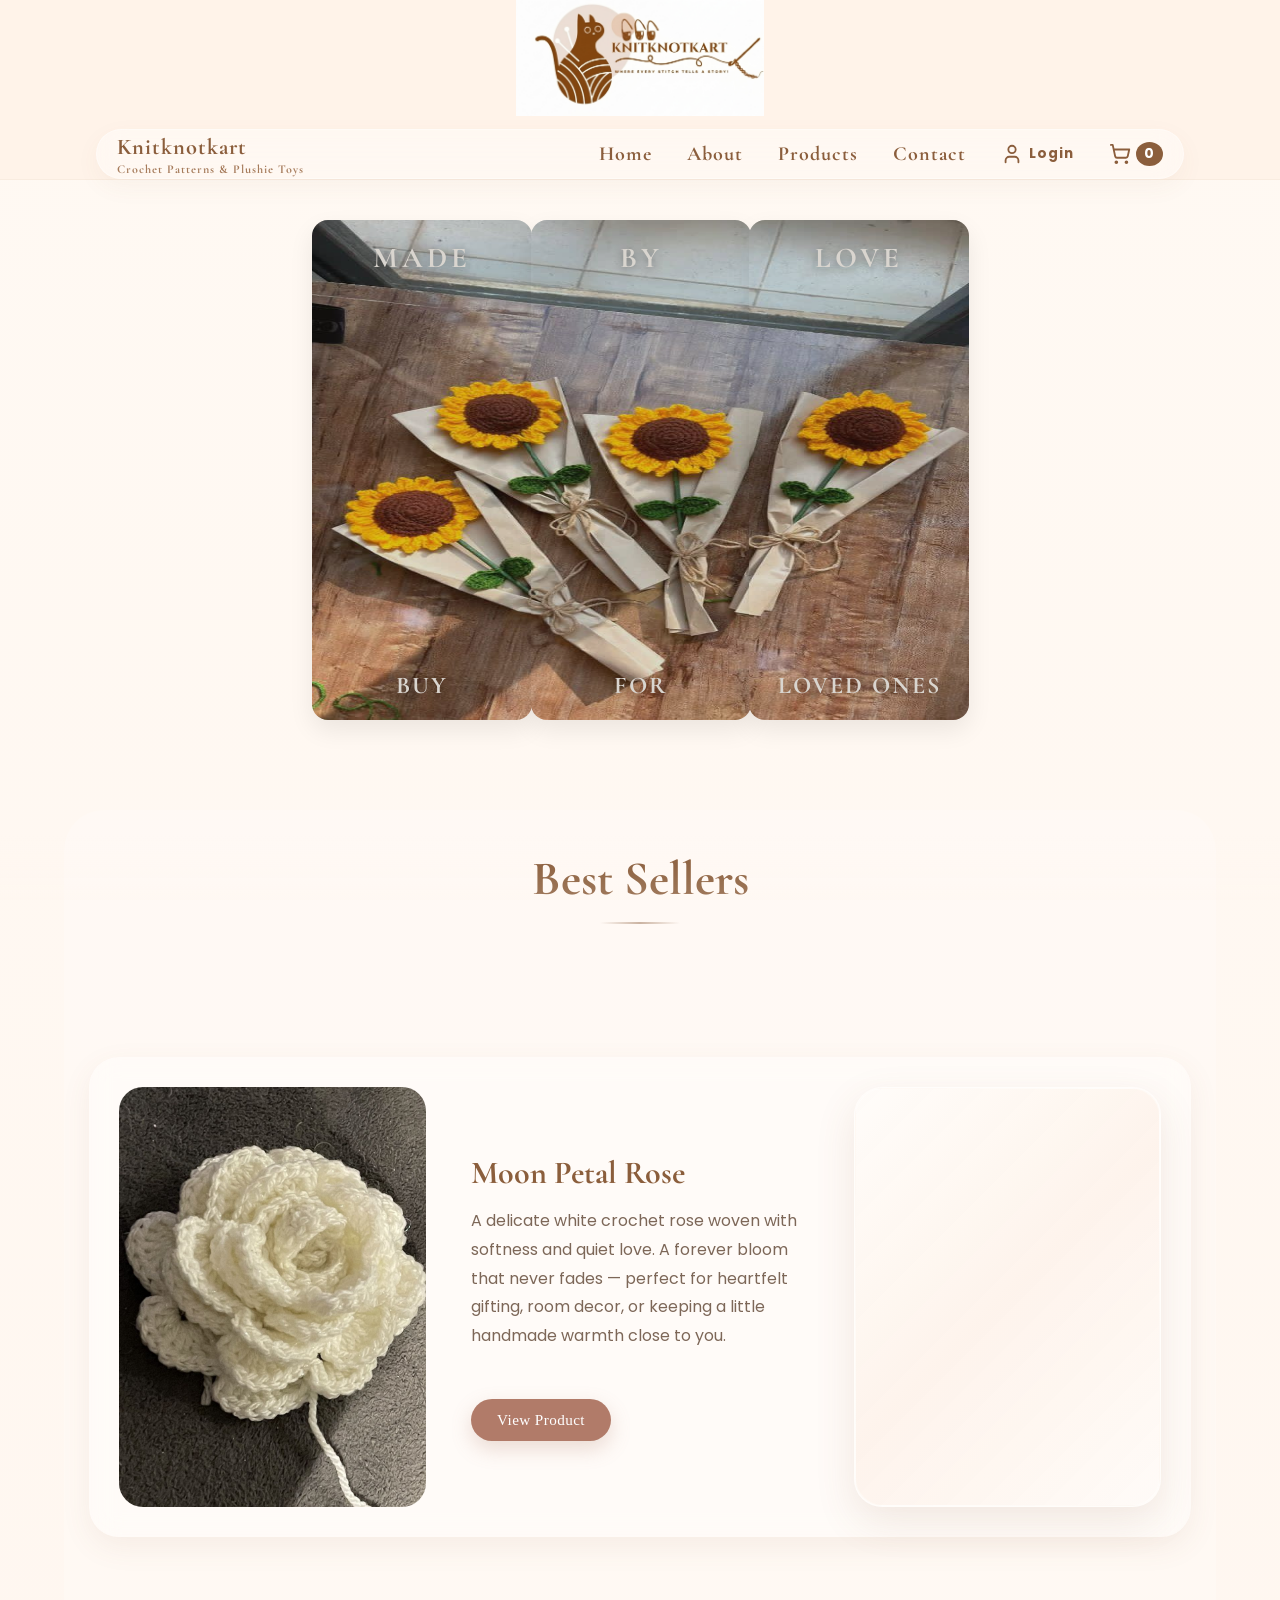
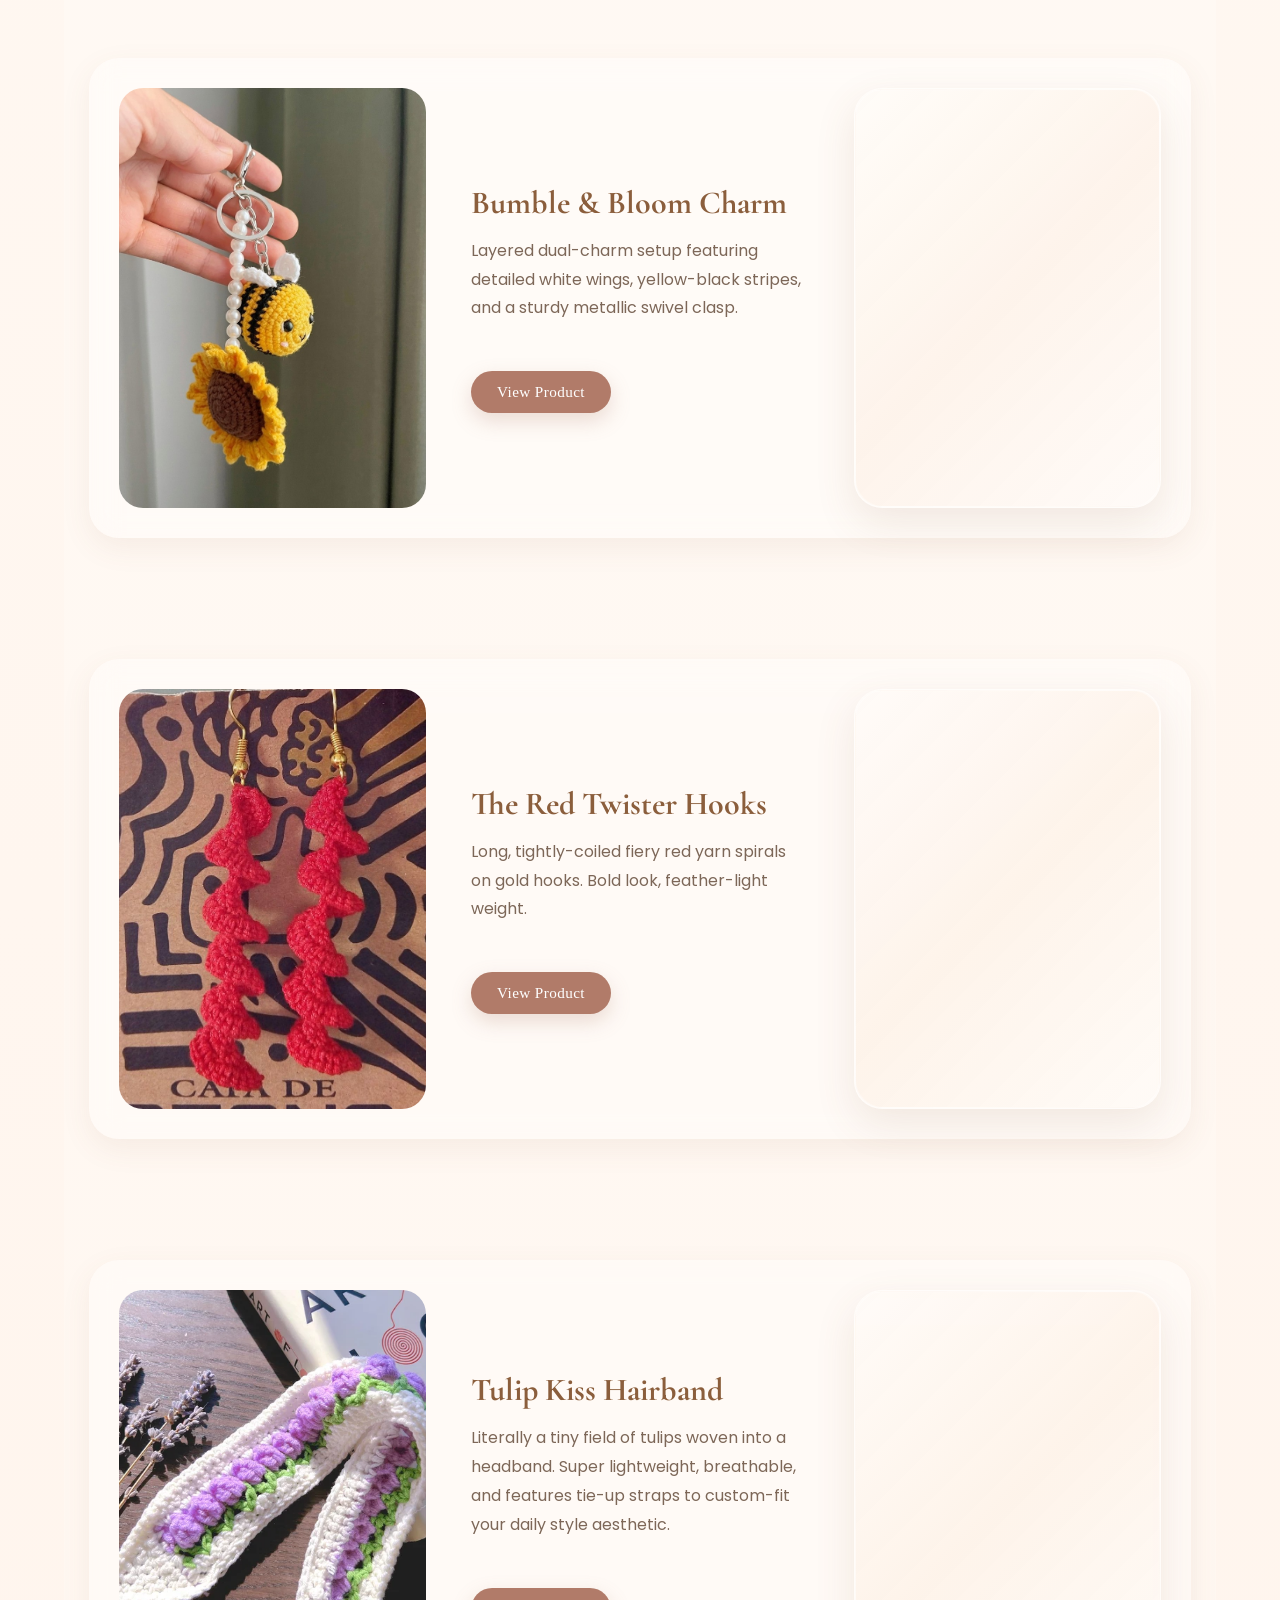
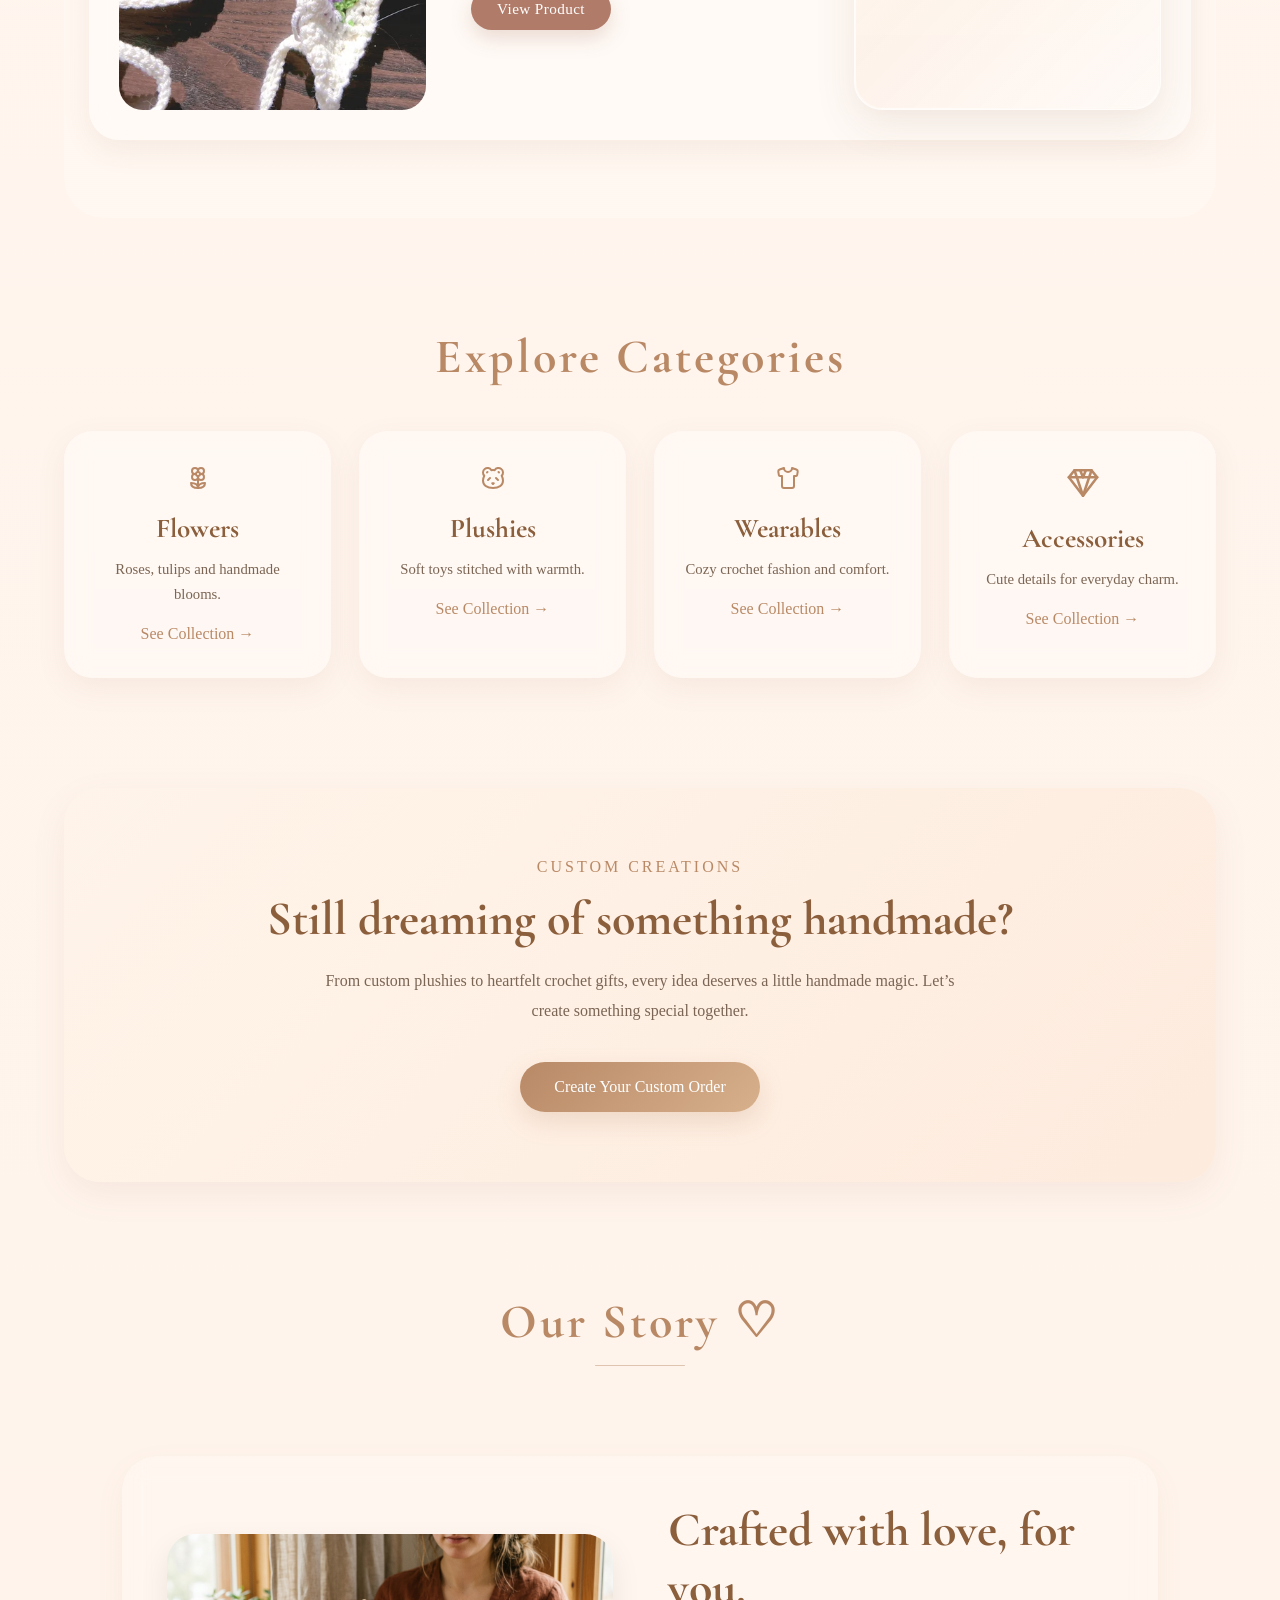
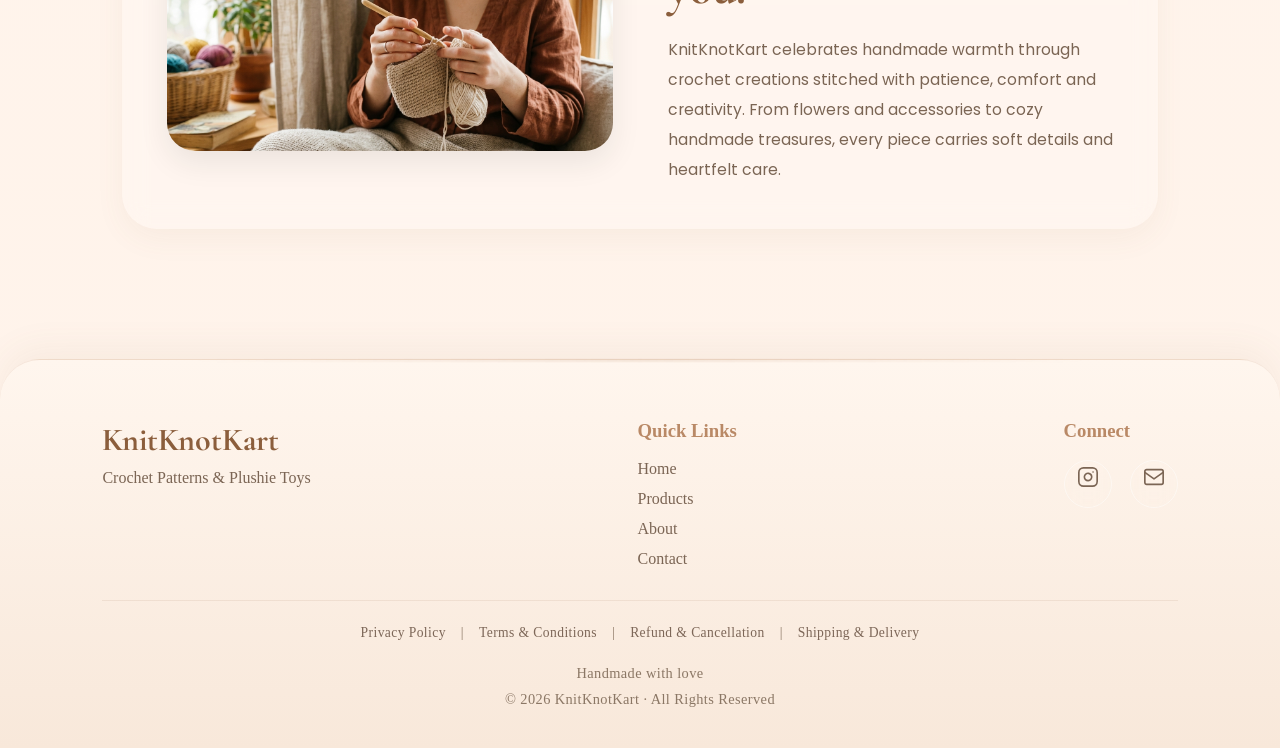
==== index.html @ a07de657 "Add files via upload" ====
<!DOCTYPE html>
<html lang="en">

<head>
    <meta charset="UTF-8">
    <meta name="viewport" content="width=device-width, initial-scale=1.0">
    <title>Knit knot kart | Crochet Patterns | Plushie Toys</title>
    <link rel="icon" href="fav_icon.png">
    <link rel="stylesheet" href="style.css">
    <link rel="preconnect" href="https://fonts.googleapis.com">
    <link rel="preconnect" href="https://fonts.gstatic.com" crossorigin>

    <link
        href="https://fonts.googleapis.com/css2?family=Cormorant+Garamond:wght@500;600;700&family=Poppins:wght@300;400;500;600&display=swap"
        rel="stylesheet">

</head>

<body>
    <nav>
        <div class="banner"> <img src="nav.png">

            <div class="brand">
                
                <div class="text">
                    <h2>Knitknotkart</h2>
                    <p>Crochet Patterns & Plushie Toys</p>
                </div>

                
                <div class="nav-right-content">

                  
                    <div class="nav-links">
                        <a href="index.html">Home</a>
                        <a href="About.html">About</a>
                        <a href="products.html">Products</a>
                        <a href="contact.html">Contact</a>
                    </div>

                   
                    <a href="#" id="authLink" class="auth-link" onclick="openLoginModal()"
                        style="text-decoration: none;">
                        <div class="auth-nav-container">
                            <svg xmlns="http://www.w3.org/2000/svg" width="22" height="22" viewBox="0 0 24 24"
                                fill="none" stroke="currentColor" stroke-width="2" stroke-linecap="round"
                                stroke-linejoin="round" class="lucide lucide-user">
                                <path d="M19 21v-2a4 4 0 0 0-4-4H9a4 4 0 0 0-4 4v2" />
                                <circle cx="12" cy="7" r="4" />
                            </svg>
                            <span id="authText" class="auth-text">Login</span>
                        </div>
                    </a>

                    
                    <a href="cart.html" class="cart-link" style="text-decoration: none;">
                        <div class="cart-nav-container">
                            <svg xmlns="http://www.w3.org/2000/svg" width="22" height="22" viewBox="0 0 24 24"
                                fill="none" stroke="currentColor" stroke-width="2" stroke-linecap="round"
                                stroke-linejoin="round" class="lucide lucide-shopping-cart">
                                <circle cx="8" cy="21" r="1" />
                                <circle cx="19" cy="21" r="1" />
                                <path
                                    d="M2.05 2.05h2l2.66 12.42a2 2 0 0 0 2 1.58h9.78a2 2 0 0 0 1.95-1.57l1.65-7.43H5.12" />
                            </svg>
                            <span class="cart-count">0</span>
                        </div>
                    </a>

                    
                    <div class="menu-icon">
                        <svg xmlns="http://www.w3.org/2000/svg" width="24" height="24" viewBox="0 0 24 24" fill="none"
                            stroke="currentColor" stroke-width="2" stroke-linecap="round" stroke-linejoin="round"
                            class="lucide lucide-menu-icon lucide-menu">
                            <path d="M4 5h16" />
                            <path d="M4 12h16" />
                            <path d="M4 19h16" />
                        </svg>
                    </div>

                </div>

               
                <div class="mobile-menu">
                    <a href="index.html">Home</a>
                    <a href="About.html">About</a>
                    <a href="products.html">Products</a>
                    <a href="contact.html">Contact</a>
                </div>
            </div>
        </div>
    </nav>

    <div id="authModal" class="modal-overlay">
        <div class="modal-container">
            <button class="close-modal-btn" onclick="closeLoginModal()">&times;</button>

            <div class="modal-header">
                <h2 id="modalTitle">Welcome Back</h2>
                <p id="modalSubtitle">Login on Knitknotkart</p>
            </div>

            <form id="authForm" onsubmit="handleAuthSubmit(event)">
                <div class="input-group" id="nameInputGroup" style="display: none;">
                    <label for="authName">Full Name</label>
                    <input type="text" id="authName" placeholder="Enter your full name">
                </div>

                <div class="input-group">
                    <label for="authEmail">Email Address</label>
                    <input type="email" id="authEmail" required placeholder="example@gmail.com">
                </div>

                <div class="input-group">
                    <label for="authPassword">Password</label>
                    <input type="password" id="authPassword" required placeholder="••••••••">
                </div>

                <button type="submit" id="authSubmitBtn" class="auth-submit-btn">Login</button>
            </form>

            <div class="modal-footer">
                <p id="toggleAuthText">No account? <a href="#" onclick="toggleAuthMode(event)">Sign Up</a>
                </p>
            </div>
        </div>
    </div>


    <section class="hero">
        <div class="cards-container">

            <div class="card">
                <div class="card-inner">

                    <div class="card-front">
                        <div class="card-img img1"></div>
                        <div class="top-text">MADE</div>
                        <div class="bottom-text">BUY</div>
                    </div>
                    <div class="card-back">
                        KNIT
                    </div>
                </div>
            </div>

            <div class="card">
                <div class="card-inner">
                    <div class="card-front">
                        <div class="card-img img2"></div>
                        <div class="top-text">BY</div>
                        <div class="bottom-text">FOR</div>
                    </div>
                    <div class="card-back">
                        KNOT
                    </div>
                </div>

            </div>
            <div class="card">
                <div class="card-inner">
                    <div class="card-front">
                        <div class="card-img img3"></div>
                        <div class="top-text">LOVE</div>
                        <div class="bottom-text">LOVED ONES</div>
                    </div>
                    <div class="card-back">
                        KART
                    </div>

                </div>
            </div>
        </div>
    </section>


    <section class="best-sellers">

        <h2 class="section-title">
            Best Sellers
        </h2>

        <div class="bestseller-card">

            <!-- IMAGE -->
            <div class="product-image">
                <img src="rose.jpg">

            </div>


            <!-- DESCRIPTION -->
            <div class="product-details">
                <h3>Moon Petal Rose</h3>

                <p>
                    A delicate white crochet rose woven with softness and quiet love.
                    A forever bloom that never fades — perfect for heartfelt gifting,
                    room decor, or keeping a little handmade warmth close to you.
                </p>

                <div class="product-buttons">

                    <a href="products.html?product=moon-petal-rose" class="view-home-btn">

                        View Product

                    </a>

                </div>

            </div>


            <!-- REEL -->
            <div class="product-video">

                <video autoplay muted loop playsinline preload="none">

                    <source data-src="reel1.mp4" type="video/mp4">

                </video>
             
            </div>

        </div>



        <div class="bestseller-card">

            <!-- IMAGE -->
            <div class="product-image">
                <img src="keychain.jpg">
            </div>

            <!-- DESCRIPTION -->
            <div class="product-details">

                <h3>Bumble & Bloom Charm</h3>

                <p>
                    Layered dual-charm setup featuring detailed white wings, yellow-black stripes, and a sturdy metallic
                    swivel clasp.
                </p>

                <div class="product-buttons">

                    <a href="products.html?product=bumble" class="view-home-btn">

                        View Product

                    </a>


                </div>

            </div>

            <!-- REEL -->
            <div class="product-video">

                <video autoplay muted loop playsinline preload="none">

                    <source data-src="keychain.mp4" type="video/mp4">

                </video>


            </div>

        </div>

        <div class="bestseller-card">

            <!-- IMAGE -->
            <div class="product-image">
                <img src="earrings.jpg">
            </div>

            <!-- DESCRIPTION -->
            <div class="product-details">

                <h3>The Red Twister Hooks</h3>

                <p>
                    Long, tightly-coiled fiery red yarn spirals on gold hooks. Bold look, feather-light weight.
                </p>

                <div class="product-buttons">

                    <a href="products.html?product=red_twister" class="view-home-btn">

                        View Product

                    </a>


                </div>

            </div>

            <!-- REEL -->
            <div class="product-video">

                <video autoplay muted loop playsinline preload="none">

                    <source data-src="earrings.mp4" type="video/mp4">

                </video>

            </div>

        </div>
        <div class="bestseller-card">

            <!-- IMAGE -->
            <div class="product-image">
                <img src="hairband.webp">
            </div>

            <!-- DESCRIPTION -->
            <div class="product-details">

                <h3>Tulip Kiss Hairband </h3>

                <p>
                    Literally a tiny field of tulips woven into a headband. Super lightweight, breathable, and features
                    tie-up straps to custom-fit your daily style aesthetic.
                </p>

                <div class="product-buttons">

                    <a href="products.html?product=kiss" class="view-home-btn">

                        View Product

                    </a>


                </div>

            </div>

            <!-- REEL -->
            <div class="product-video">

                <video autoplay muted loop playsinline preload="none">

                    <source data-src="hairband.mp4" type="video/mp4">

                </video>



            </div>

        </div>

    </section>


    <div class="video-popup">

        <span class="close-video">
            ✕
        </span>

        <video loop playsinline preload="metadata" class="popup-video">
        </video>
        <div class="popup-sound">
            🔇
        </div>
    </div>


    <section class="categories-section">

        <h2 class="categories-heading">
            Explore Categories
        </h2>

        <div class="categories-grid">

            <!-- FLOWERS -->
            <a href="products.html?category=Flowers" class="category-card">

                <div class="category-icon">
                    <svg xmlns="http://www.w3.org/2000/svg" width="24" height="24" viewBox="0 0 24 24" fill="none"
                        stroke="currentColor" stroke-width="2" stroke-linecap="round" stroke-linejoin="round"
                        class="lucide lucide-flower2-icon lucide-flower-2">
                        <path
                            d="M12 5a3 3 0 1 1 3 3m-3-3a3 3 0 1 0-3 3m3-3v1M9 8a3 3 0 1 0 3 3M9 8h1m5 0a3 3 0 1 1-3 3m3-3h-1m-2 3v-1" />
                        <circle cx="12" cy="8" r="2" />
                        <path d="M12 10v12" />
                        <path d="M12 22c4.2 0 7-1.667 7-5-4.2 0-7 1.667-7 5Z" />
                        <path d="M12 22c-4.2 0-7-1.667-7-5 4.2 0 7 1.667 7 5Z" />
                    </svg>
                </div>

                <h3>
                    Flowers
                </h3>

                <p>
                    Roses, tulips and handmade blooms.
                </p>

                <span>
                    See Collection →
                </span>

            </a>

            <!-- PLUSHIES -->
            <a href="products.html?category=Plushies" class="category-card">

                <div class="category-icon">
                    <svg xmlns="http://www.w3.org/2000/svg" width="24" height="24" viewBox="0 0 24 24" fill="none"
                        stroke="currentColor" stroke-width="2" stroke-linecap="round" stroke-linejoin="round"
                        class="lucide lucide-panda-icon lucide-panda">
                        <path d="M11.25 17.25h1.5L12 18z" />
                        <path d="m15 12 2 2" />
                        <path d="M18 6.5a.5.5 0 0 0-.5-.5" />
                        <path
                            d="M20.69 9.67a4.5 4.5 0 1 0-7.04-5.5 8.35 8.35 0 0 0-3.3 0 4.5 4.5 0 1 0-7.04 5.5C2.49 11.2 2 12.88 2 14.5 2 19.47 6.48 22 12 22s10-2.53 10-7.5c0-1.62-.48-3.3-1.3-4.83" />
                        <path d="M6 6.5a.495.495 0 0 1 .5-.5" />
                        <path d="m9 12-2 2" />
                    </svg>
                </div>

                <h3>
                    Plushies
                </h3>

                <p>
                    Soft toys stitched with warmth.
                </p>

                <span>
                    See Collection →
                </span>

            </a>

            <!-- WEARABLES -->
            <a href="products.html?category=Wearables" class="category-card">

                <div class="category-icon">
                    <svg xmlns="http://www.w3.org/2000/svg" width="24" height="24" viewBox="0 0 24 24" fill="none"
                        stroke="currentColor" stroke-width="2" stroke-linecap="round" stroke-linejoin="round"
                        class="lucide lucide-shirt-icon lucide-shirt">
                        <path
                            d="M20.38 3.46 16 2a4 4 0 0 1-8 0L3.62 3.46a2 2 0 0 0-1.34 2.23l.58 3.47a1 1 0 0 0 .99.84H6v10c0 1.1.9 2 2 2h8a2 2 0 0 0 2-2V10h2.15a1 1 0 0 0 .99-.84l.58-3.47a2 2 0 0 0-1.34-2.23z" />
                    </svg>
                </div>

                <h3>
                    Wearables
                </h3>

                <p>
                    Cozy crochet fashion and comfort.
                </p>

                <span>
                    See Collection →
                </span>

            </a>

            <!-- ACCESSORIES -->
            <a href="products.html?category=Accessories" class="category-card">

                <div class="category-icon">
                    <svg xmlns="http://www.w3.org/2000/svg" width="34" height="34" viewBox="0 0 24 24" fill="none"
                        stroke="currentColor" stroke-width="1.8" stroke-linecap="round" stroke-linejoin="round">

                        <path d="M6 3h12l4 5-10 13L2 8l4-5z" />
                        <path d="M2 8h20" />
                        <path d="M10 3l2 5 2-5" />
                        <path d="M6 3l6 18 6-18" />

                    </svg>
                </div>

                <h3>
                    Accessories
                </h3>

                <p>
                    Cute details for everyday charm.
                </p>

                <span>
                    See Collection →
                </span>

            </a>

        </div>

    </section>

    <section class="instagram-cta">

        <h3 class="cta-label">
            Custom Creations
        </h3>

        <h2>
            Still dreaming of
            something handmade?
        </h2>

        <p>
            From custom plushies to heartfelt crochet gifts,
            every idea deserves a little handmade magic.
            Let’s create something special together.
        </p>

        <a href="https://ig.me/m/knitknotkart" class="custom-btn-main">

            Create Your Custom Order
        </a>

    </section>
    <section class="brand-story-section">

        <h2 class="story-heading">
            Our Story ♡
        </h2>

        <section class="brand-story">

            <div class="story-image">
                <img src="about.png">
            </div>

            <div class="story-text">

                <h2>
                    Crafted with love,
                    for you.
                </h2>

                <p>
                    KnitKnotKart celebrates handmade warmth through crochet creations
                    stitched with patience, comfort and creativity.
                    From flowers and accessories to cozy handmade treasures,
                    every piece carries soft details and heartfelt care.
                </p>

            </div>

        </section>

    </section>

    <footer class="footer">
        <div class="footer-content">
            <div class="footer-brand">
                <h2>KnitKnotKart</h2>
                <p>Crochet Patterns & Plushie Toys</p>
            </div>

            <div class="footer-links">
                <h3>Quick Links</h3>
                <a href="index.html">Home</a>
                <a href="products.html">Products</a>
                <a href="About.html">About</a>
                <a href="contact.html">Contact</a>
            </div>

            <div class="footer-connect">
                <h3>Connect</h3>
                <div class="social-icons">
                    <a href="https://www.instagram.com/knitknotkart/" class="social-icon">
                        <svg xmlns="http://www.w3.org/2000/svg" width="24" height="24" viewBox="0 0 24 24" fill="none"
                            stroke="currentColor" stroke-width="1.8" stroke-linecap="round" stroke-linejoin="round">
                            <rect x="2" y="2" width="20" height="20" rx="5" />
                            <path d="M16 11.37A4 4 0 1 1 12.63 8 4 4 0 0 1 16 11.37z" />
                            <line x1="17.5" y1="6.5" x2="17.51" y2="6.5" />
                        </svg>
                    </a>

                    <a href="mailto:knitknotkart@gmail.com?subject=KnitKnotKart%20Inquiry" target="_blank" class="social-icon">
                        <svg xmlns="http://www.w3.org/2000/svg" width="24" height="24" viewBox="0 0 24 24" fill="none"
                            stroke="currentColor" stroke-width="1.8" stroke-linecap="round" stroke-linejoin="round">
                            <rect x="2" y="4" width="20" height="16" rx="2" />
                            <path d="M22 7l-10 7L2 7" />
                        </svg>
                    </a>
                </div>
            </div>
        </div>

        <div class="footer-bottom" style="border-top: 1px solid rgba(139, 94, 60, 0.1); padding-top: 20px; margin-top: 20px;">
            <div class="legal-links" style="margin-bottom: 15px; display: flex; justify-content: center; gap: 15px; flex-wrap: wrap; font-size: 0.85rem;">
                <a href="privacy.html" style="color: #7d6758; text-decoration: none; transition: 0.3s;">Privacy Policy</a> | 
                <a href="terms.html" style="color: #7d6758; text-decoration: none; transition: 0.3s;">Terms & Conditions</a> | 
                <a href="refund.html" style="color: #7d6758; text-decoration: none; transition: 0.3s;">Refund & Cancellation</a> | 
                <a href="shipping.html" style="color: #7d6758; text-decoration: none; transition: 0.3s;">Shipping & Delivery</a>
            </div>
            Handmade with love
            <br>
            © 2026 KnitKnotKart · All Rights Reserved
        </div>
    </footer>
    
    <script src="script.js"></script>
    <script src="product.js"></script>
</body>

</html>
---- style.css ----
/* ====================================================
   🌟 GLOBAL STYLES & RESET
   ==================================================== */
* {
    margin: 0;
    padding: 0;
    box-sizing: border-box;
}

body {
    background: linear-gradient(180deg, #FFF9F3 0%, #FFF6EF 45%, #FFF3EA 100%);
    opacity: 0;
    position: relative;
    transition: opacity 1.2s ease;
    overflow-x: hidden; 
}

body::before,
body::after {
    content: "";
    position: fixed;
    left: 0;
    width: 100%;
    height: 65px;
    pointer-events: none;
    z-index: 9998;
}

body::before {
    top: 0;
    background: linear-gradient(to bottom, rgba(255, 248, 240, 0.18), rgba(255, 248, 240, 0.06), transparent);
}

body::after {
    bottom: 0;
    background: linear-gradient(to top, rgba(255, 248, 240, 0.18), rgba(255, 248, 240, 0.06), transparent);
}

body.loaded {
    opacity: 1;
}

.banner,
.hero {
    opacity: 0;
    transform: translateY(25px);
    transition: opacity 1.2s ease, transform 1.2s ease;
}

body.loaded .banner,
body.loaded .hero {
    opacity: 1;
    transform: translateY(0);
}

.section-title::after {
    content: "";
    display: block;
    width: 80px;
    height: 2px;
    margin: 14px auto 0;
    border-radius: 20px;
    background: linear-gradient(to right, transparent, rgba(139, 94, 60, 0.45), transparent);
}

/* ====================================================
   🔒 BANNER & NAVIGATION (TERA ORIGINAL LAYOUT)
   ==================================================== */
nav {
    width: 100%;
    display: flex;
    flex-direction: column;
    position: sticky;
    top: 0;
    z-index: 9999;
}

.banner {
    width: 100%;
    height: 180px;
    background-color: rgb(255, 243, 233);
    display: flex;
    flex-direction: column;
    justify-content: center;
    align-items: center;
    border-bottom: 1px solid rgba(139, 94, 60, 0.05);
}

.banner img {
    width: 100%;
    height: 65%;
    object-fit: contain;
    margin-bottom: 1%;
}

.brand {
    padding: 0 20px;
    display: flex;
    justify-content: space-between;
    align-items: center;
    margin: 0 auto;
    height: 60px;
    width: 85%;
    background: rgba(255, 255, 255, 0.42);
    backdrop-filter: blur(14px);
    -webkit-backdrop-filter: blur(14px);
    border: 1px solid rgba(255, 255, 255, 0.35);
    box-shadow: 0 8px 25px rgba(139, 94, 60, 0.05);
    border-radius: 50px;
    font-size: 20px;
    font-family: 'Cormorant Garamond', serif;
    font-weight: 700;
    letter-spacing: 1px;
    color: #8B5E3C;
}

.text h2 {
    font-size: 1.4rem;
}

.text p {
    font-size: 0.75rem;
    color: #a67b5b;
    margin-top: 2px;
}

@media screen and (max-width:768px) {
    .text h2 { font-size: 1rem; }
    .text p { font-size: 0.50rem; }
    .banner { height: 140px; }
}

.nav-links {
    display: flex;
    gap: 35px;
}

.nav-links a {
    text-decoration: none;
    color: #8B5E3C;
}

.menu-icon {
    display: none;
    font-size: 2rem;
    cursor: pointer;
    transition: 0.3s ease;
}

.menu-icon svg { transition: 0.3s ease; }
.menu-icon.active svg { transform: rotate(180deg); }

.nav-right-content {
    display: flex;
    align-items: center;
    gap: 35px;
}

.auth-nav-container,
.cart-nav-container {
    display: flex;
    align-items: center;
    color: #8B5E3C;
    cursor: pointer;
}

.auth-text {
    margin-left: 6px;
    font-weight: bold;
    font-size: 0.85rem;
    font-family: 'Poppins', sans-serif;
}

.cart-count {
    margin-left: 5px;
    font-weight: bold;
    background: #8b5e3c;
    color: white;
    padding: 2px 8px;
    border-radius: 50%;
    font-size: 0.85rem;
    font-family: 'Poppins', sans-serif;
}

@media(max-width:1160px) {
    .nav-links { display: none; }
    .nav-right-content { gap: 14px; }
    .auth-text { display: none; }
    .menu-icon { display: block; }
}

.mobile-menu {
    top: 100%;
    left: 50%;
    transform: translate(-50%, -20px);
    width: 85%;
    background: rgba(255, 248, 244, 0.95);
    backdrop-filter: blur(10px);
    -webkit-backdrop-filter: blur(10px);
    border: 1px solid rgba(212, 170, 142, 0.25);
    box-shadow: 0 8px 25px rgba(160, 120, 100, 0.12);
    border-radius: 25px;
    padding: 20px;
    display: flex;
    flex-direction: column;
    gap: 20px;
    opacity: 0;
    visibility: hidden;
    transition: 0.4s ease;
    z-index: 10000;
    position: absolute;
}

.mobile-menu.active {
    opacity: 1;
    visibility: visible;
    transform: translate(-50%, 0);
}

.mobile-menu a {
    text-decoration: none;
    color: #7b5e57;
    background: none;
    border: none;
    border-radius: 15px;
    transition: 0.3s ease;
    -webkit-tap-highlight-color: transparent;
}

.mobile-menu a:hover,
.nav-links a:hover { color: rgb(244, 193, 149); }
.mobile-menu a:focus,
.mobile-menu a:active { background: none; outline: none; }

/* ====================================================
   Hero Section & Flip Cards Styles
   ==================================================== */
.hero {
    margin-top: 40px;
    align-items: center;
    display: flex;
    justify-content: center;
    position: relative;
    z-index: 1;
    transition-delay: 0.35s;
}

.cards-container {
    display: flex;
    justify-content: center;
    align-items: center;
    width: 90%;
    gap: 0;
    font-size: 0;
}

.card {
    width: clamp(90px, 24vw, 220px);
    cursor: pointer;
    transition: transform 0.35s ease, box-shadow 0.35s ease;
    height: clamp(250px, 52vw, 500px);
    perspective: 1200px;
    border-radius: 16px;
    position: relative;
    overflow: hidden;
    margin-right: -1.3px;
    box-shadow: 0 10px 25px rgba(0, 0, 0, 0.08);
}

.card-img {
    width: 100%;
    height: 100%;
    background-image: url(hero.webp);
    transition: transform 0.5s ease;
    background-size: 300% 100%;
    background-repeat: no-repeat;
}

.cards-container.touch-active .card {
    transform: scale(1.03);
    transition: 0.35s ease;
}

.img1 { background-position: 0% 0%; }
.img2 { background-position: 50% 0%; }
.img3 { background-position: 100% 0%; }

.top-text,
.bottom-text {
    position: absolute;
    left: 50%;
    transform: translateX(-50%);
    z-index: 5;
    font-family: 'Cormorant Garamond', serif;
    font-weight: 800;
    text-transform: uppercase;
    white-space: nowrap;
    color: #FAF7F2;
    text-shadow: 0 2px 10px rgba(0, 0, 0, 0.42);
    padding: 0;
    background: none;
    border: none;
}

.top-text {
    top: 20px;
    font-size: clamp(1rem, 3vw, 1.8rem);
    letter-spacing: 4px;
}

.bottom-text {
    bottom: 20px;
    font-size: clamp(0.60rem, 2vw, 1.5rem);
    letter-spacing: 2px;
}

.card::before {
    content: "";
    position: absolute;
    inset: 0;
    background: rgba(70, 55, 45, 0.18);
    z-index: 2;
}

.card-back {
    position: absolute;
    inset: 0;
    display: flex;
    justify-content: center;
    align-items: center;
    background: linear-gradient(135deg, #FDF3EA, #F8E7D9);
    color: #8B5E3C;
    box-shadow: inset 0 0 20px rgba(255, 255, 255, 0.35), 0 6px 20px rgba(139, 94, 60, 0.08);
    font-family: 'Cormorant Garamond', serif;
    font-size: clamp(1.2rem, 3vw, 2rem);
    font-weight: 700;
    letter-spacing: 4px;
    text-transform: uppercase;
    text-shadow: 0 2px 5px rgba(255, 255, 255, 0.5);
    border-radius: inherit;
}

.card-inner {
    width: 100%;
    height: 100%;
    position: relative;
    transition: 0.8s cubic-bezier(.22, .61, .36, 1);
    transform-style: preserve-3d;
    will-change: transform;
}

.card-front,
.card-back {
    position: absolute;
    inset: 0;
    backface-visibility: hidden;
    border-radius: inherit;
    overflow: hidden;
}

.card-back { transform: rotateY(0deg); z-index: 2; }
.card-front { transform: rotateY(180deg); }
.card.flip .card-inner { transform: rotateY(180deg); }


/* ====================================================
   🌟 EXCLUSIVE BEST SELLERS SECTION (ZERO !IMPORTANT)
   ==================================================== */
.best-sellers {
    width: 90%;
    margin: 90px auto;
    background: rgba(255, 255, 255, 0.18);
    border-radius: 40px;
    padding: 40px 0;
    display: flex;
    flex-direction: column;
    gap: 45px;
}

.section-title {
    text-align: center;
    font-family: 'Cormorant Garamond', serif;
    color: #8B5E3C;
    font-size: clamp(2rem, 4vw, 3rem);
    margin-bottom: 50px;
}


.best-sellers .bestseller-card {
    display: grid;
    grid-template-columns: 1fr 1.1fr 1fr;
    gap: 45px;
    margin: 38px 25px;
    align-items: center;
    background: rgba(255, 255, 255, 0.35);
    backdrop-filter: blur(14px);
    border-radius: 30px;
    padding: 30px;
    box-shadow: 0 10px 30px rgba(139, 94, 60, 0.08);
}

.view-home-btn {
    display: inline-block;
    margin-top: 18px;
    padding: 12px 26px;
    background: #b17b69;
    color: white;
    text-decoration: none;
    border-radius: 30px;
    font-size: .95rem;
    font-weight: 500;
    letter-spacing: .4px;
    transition: .35s ease;
    box-shadow: 0 8px 20px rgba(177, 123, 105, .25);
}

.view-home-btn:hover {
    background: #9f6b5a;
    transform: translateY(-3px);
    box-shadow: 0 14px 28px rgba(177, 123, 105, .35);
}

.best-sellers .bestseller-card .product-image {
    width: 100%;
    height: 420px;
    overflow: hidden;
    border-radius: 24px;
}

.best-sellers .bestseller-card .product-image img {
    width: 100%;
    height: 100%;
    object-fit: cover; 
    display: block;
    transition: transform 0.55s ease;
}

.best-sellers .bestseller-card:hover .product-image img {
    transform: scale(1.04);
}

.best-sellers .bestseller-card .product-details h3 {
    font-family: 'Cormorant Garamond', serif;
    color: #8B5E3C;
    font-size: 2rem;
    margin-bottom: 15px;
}

.best-sellers .bestseller-card .product-details p {
    font-family: 'Poppins', sans-serif;
    color: #7d6758;
    line-height: 1.8;
    margin-bottom: 30px;
}

.best-sellers .bestseller-card .product-video {
    position: relative;
    border-radius: 28px;
    overflow: hidden;
    height: 420px;
    box-shadow: 0 15px 40px rgba(139, 94, 60, 0.12);
    border: 1px solid rgba(255, 255, 255, 0.35);
}

.best-sellers .bestseller-card .product-video video {
    width: 100%;
    height: 100%;
    object-fit: cover;
    display: block;
}

.best-sellers .bestseller-card .product-video::before {
    content: "";
    position: absolute;
    inset: 0;
    border-radius: inherit;
    border: 1.5px solid rgba(255, 255, 255, 0.35);
    background: linear-gradient(135deg, rgba(255, 255, 255, 0.15), rgba(244, 193, 149, 0.12), rgba(255, 255, 255, 0.08));
    pointer-events: none;
    z-index: 5;
}



.best-sellers .bestseller-card .product-video:hover .video-hint {
    opacity: 1;
}

.sound-toggle {
    position: absolute;
    bottom: 16px;
    right: 16px;
    width: 42px;
    height: 42px;
    border-radius: 50%;
    background: rgba(255, 255, 255, 0.25);
    backdrop-filter: blur(10px);
    display: flex;
    justify-content: center;
    align-items: center;
    cursor: pointer;
    font-size: 1rem;
    color: white;
    background-color: transparent;
    z-index: 20;
    transition: 0.3s ease;
}

/* ====================================================
   📱 RESPONSIVE BREAKPOINT OVERRIDE (768px and below)
   ==================================================== */
@media (max-width: 768px) {
    .best-sellers .bestseller-card {
        grid-template-columns: 1fr; 
        gap: 25px;
        margin: 25px 15px;
        padding: 20px;
    }
    
    .best-sellers .bestseller-card .product-image,
    .best-sellers .bestseller-card .product-video {
        width: 100%;
        height: auto;             
        aspect-ratio: 4/5;        
        max-height: 380px;        
        overflow: hidden;
        border-radius: 24px;
    }

    .best-sellers .bestseller-card .product-image img,
    .best-sellers .bestseller-card .product-video video {
        width: 100%;
        height: 100%;
    }
    
    .best-sellers .bestseller-card .product-details {
        text-align: center;
    }
    


    .sound-toggle {
        bottom: 12px;
        right: 12px;
        width: 38px;
        height: 38px;
    }
}

.video-popup {
    position: fixed;
    inset: 0;


    background: rgba(0, 0, 0, 0.95);

    display: flex;
    justify-content: center;
    align-items: center;
    opacity: 0;
    visibility: hidden;
    transition: 0.35s ease;
    z-index: 99999;
}

.video-popup.active {
    opacity: 1;
    visibility: visible;
}

.popup-video {
    width: min(90vw, 420px);
    max-height: 85vh;
    border-radius: 22px;
    background: black;

    /* 2. FORCE HARDWARE ACCELERATION (GPU RENDERING) */
    transform: translateZ(0);
    -webkit-transform: translateZ(0);
    will-change: transform;
}



.close-video {

    position: absolute;

    top: 10px;

    right: 20px;

    color: white;

    font-size: 2rem;

    cursor: pointer;

    background: none;
}

.popup-sound {

    position: absolute;

    bottom: 10px;

    right: 20px;

    width: 40px;

    height: 40px;

    border-radius: 50%;

    background:
        rgba(255, 255, 255, 0.20);

    backdrop-filter: blur(10px);

    display: flex;

    justify-content: center;

    align-items: center;

    color: white;

    font-size: 1rem;

    cursor: pointer;

    z-index: 100000;

    transition: 0.3s ease;

    background-color: transparent;
}

.popup-sound:hover {

    transform: scale(1.08);
}

.brand-story {

    width: 90%;
    margin: 90px auto;

    display: flex;
    align-items: center;
    justify-content: center;
    gap: 55px;

    padding: 45px;

    border-radius: 35px;

    background:
        rgba(255, 255, 255, 0.22);

    backdrop-filter: blur(12px);

    box-shadow:
        0 10px 30px rgba(139, 94, 60, 0.06);
}

.story-image {

    flex: 1;
}

.story-image img {

    width: 100%;

    border-radius: 28px;

    display: block;

    object-fit: cover;

    box-shadow:
        0 12px 30px rgba(0, 0, 0, 0.08);
}

.story-text {

    flex: 1;

    background: none;
}

.story-label {

    display: inline-block;

    margin-bottom: 14px;

    color: #B98966;

    letter-spacing: 2px;

    font-size: 0.9rem;

    text-transform: uppercase;

    background: none;
}

.story-text h2 {

    font-family:
        'Cormorant Garamond',
        serif;

    font-size:
        clamp(2rem, 4vw, 3rem);

    color: #8B5E3C;

    margin-bottom: 18px;

    background: none;
}

.story-text p {

    font-family:
        'Poppins',
        sans-serif;

    color: #7b6554;

    line-height: 1.9;

    font-size: 0.98rem;

    background: none;
}

@media(max-width:900px) {

    .brand-story {

        flex-direction: column;

        text-align: center;

        padding: 32px;
    }

    .story-text h2 {

        font-size: 2rem;
    }
}

.brand-story-section {

    width: 90%;
    margin: 110px auto 80px;
}

.story-heading {

    text-align: center;

    margin-bottom: 35px;

    font-family:
        'Cormorant Garamond',
        serif;

    font-size:
        clamp(2rem, 4vw, 3rem);

    letter-spacing: 3px;

    color: #B98966;

    background: none;

    position: relative;
}

.story-heading::after {

    content: "";

    display: block;

    width: 90px;
    height: 1.5px;

    background:
        rgba(185, 137, 102, 0.45);

    margin:
        14px auto 0;

    border-radius: 20px;
}

.categories-section {

    width: 90%;
    margin: 110px auto;

    background: none;
}

.categories-heading {

    text-align: center;

    margin-bottom: 45px;

    font-family:
        'Cormorant Garamond',
        serif;

    font-size:
        clamp(2rem, 4vw, 3rem);

    letter-spacing: 3px;

    color: #B98966;

    background: none;
}

.categories-grid {

    display: grid;

    grid-template-columns:
        repeat(4, 1fr);

    gap: 28px;

    background: none;
}

.category-card {

    text-decoration: none;

    padding: 35px 28px;

    border-radius: 28px;

    background:
        rgba(255, 255, 255, 0.32);

    backdrop-filter:
        blur(12px);

    box-shadow:
        0 10px 30px rgba(139, 94, 60, 0.08);

    transition:
        0.35s ease;

    text-align: center;
}

.category-card:hover {

    transform:
        translateY(-8px);

    box-shadow:
        0 16px 35px rgba(139, 94, 60, 0.12);
}

.category-icon {

    background: none;

    color: #B98966;

    margin-bottom: 18px;
}

.category-card h3 {

    font-family:
        'Cormorant Garamond',
        serif;

    color: #8B5E3C;

    font-size: 1.7rem;

    margin-bottom: 12px;

    background: none;
}

.category-card p {

    color: #7B6554;

    line-height: 1.7;

    font-size: 0.92rem;

    margin-bottom: 18px;

    background: none;
}

.category-card span {

    color: #B98966;

    font-weight: 500;

    background: none;
}

@media(max-width:900px) {

    .categories-grid {

        grid-template-columns:
            1fr 1fr;
    }
}

@media(max-width:560px) {

    .categories-grid {

        grid-template-columns:
            1fr;
    }
}

.instagram-cta {

    width: 90%;

    margin: 110px auto;

    padding: 70px 50px;

    border-radius: 36px;

    text-align: center;

    background:
        linear-gradient(135deg,
            #FFF4EA,
            #FDEBDD);

    box-shadow:
        0 12px 35px rgba(139, 94, 60, 0.08);
}

.instagram-cta h2 {

    font-family:
        'Cormorant Garamond',
        serif;

    font-size:
        clamp(2rem, 4vw, 3rem);

    color: #8B5E3C;

    margin-bottom: 18px;

    background: none;
}

.instagram-cta p {

    max-width: 650px;

    margin: auto;

    line-height: 1.9;

    color: #7B6554;

    background: none;

    margin-bottom: 35px;
}

.custom-btn-main {

    display: inline-flex;

    align-items: center;
    justify-content: center;

    padding: 16px 34px;

    border-radius: 999px;

    text-decoration: none;

    background:
        linear-gradient(135deg,
            #B98966,
            #D7B08C);

    color: white;

    font-weight: 500;

    transition: 0.35s ease;

    box-shadow:
        0 10px 25px rgba(185, 137, 102, 0.22);

    background-color: transparent;
}

.custom-btn-main:hover {

    transform:
        translateY(-3px);

    box-shadow:
        0 14px 30px rgba(185, 137, 102, 0.30);
}

.cta-label {

    text-align: center;

    margin-bottom: 14px;

    color: #B98966;

    font-size: 1rem;

    letter-spacing: 3px;

    text-transform: uppercase;

    font-weight: 500;

    background: none;
}


.footer {

    width: 100%;
    position: relative;

    margin-top: 130px;

    border-top:
        1px solid rgba(185, 137, 102, 0.15);

    box-shadow:
        0 -12px 35px rgba(139, 94, 60, 0.06);

    background:
        linear-gradient(180deg,
            #FFF8F2 0%,
            #F4E3D3 100%);


    padding: 60px 8% 35px;

    background:
        linear-gradient(180deg,
            #FFF6EE,
            #F8E8DA);

    border-top-left-radius: 40px;
    border-top-right-radius: 40px;
}

.footer::before {

    content: "";

    position: absolute;

    top: 0;
    left: 50%;

    transform: translateX(-50%);

    width: 70%;
    height: 1px;

    background:
        linear-gradient(90deg,
            transparent,
            rgba(185, 137, 102, 0.45),
            transparent);

    filter: blur(1px);
}

.footer-content {

    display: flex;

    justify-content:
        space-between;

    gap: 50px;

    flex-wrap: wrap;

    background: none;
}

.footer-brand,
.footer-links,
.footer-connect {

    background: none;
}

.footer-brand h2 {

    font-family:
        'Cormorant Garamond',
        serif;

    color: #8B5E3C;

    font-size: 2rem;

    margin-bottom: 10px;

    background: none;
}

.footer-brand p {

    color: #7B6554;

    background: none;
}

.footer-links h3,
.footer-connect h3 {

    color: #B98966;

    margin-bottom: 18px;

    background: none;
}

.footer-links a,
.footer-connect a {

    display: block;

    margin-bottom: 12px;

    text-decoration: none;

    color: #7B6554;

    transition: 0.3s ease;

    background: none;
}

.footer-links a:hover,
.footer-connect a:hover {

    color: #B98966;
}

.footer-bottom {

    margin-top: 45px;

    padding-top: 22px;

    text-align: center;

    border-top:
        1px solid rgba(185, 137, 102, 0.18);

    color: #8B7765;

    background: none;

    line-height: 1.8;
}

@media(max-width:768px) {

    .footer-content {

        flex-direction:
            column;

        gap: 35px;
    }
}

.social-icons {

    display: flex;

    align-items: center;

    gap: 18px;

    background: none;
}

.social-icon {

    width: 48px;
    height: 48px;

    display: flex;

    justify-content: center;
    align-items: center;

    border-radius: 50%;

    color: #7B6554;

    background:
        rgba(255, 255, 255, 0.55);

    backdrop-filter:
        blur(8px);

    border:
        1px solid rgba(255, 255, 255, 0.45);

    transition: 0.35s ease;

    flex-shrink: 0;

    padding: 0;
}

.social-icon:hover {

    transform:
        translateY(-3px);

    color: #B98966;

    box-shadow:
        0 10px 20px rgba(139, 94, 60, 0.12);
}

.social-icon svg {

    width: 22px;
    height: 22px;

    display: block;

    margin: auto;

    background: none;

    flex-shrink: 0;
    transform: translateY(5px);
}

.footer-bottom {

    font-size: 0.9rem;

    letter-spacing: 0.4px;
}

.about-label {

    width: 90%;

    margin:
        70px auto 22px;

    color: #B98966;

    font-size: 1rem;

    letter-spacing: 4px;

    text-transform: uppercase;

    background: none;
}

.about-container {

    width: 90%;

    margin: auto;

    display: flex;

    align-items: center;

    justify-content: flex-start;

    gap: 70px;

    padding: 45px 60px;

    border-radius: 36px;

    background:
        rgba(255, 255, 255, 0.42);

    backdrop-filter:
        blur(12px);

    box-shadow:
        0 18px 40px rgba(139, 94, 60, 0.08);
}

.about-image {

    flex: 0 0 390px;

    
}

.about-image img {

    width: 100%;

    height: 500px;

    object-fit: cover;

    display: block;

    border-radius: 28px;

    box-shadow:
        0 12px 30px rgba(139, 94, 60, 0.12);
}

.about-content {
    flex: 1;
    max-width: 600px;
    min-width: 0;
}

.about-content h1 {

    font-family:
        'Cormorant Garamond',
        serif;

    font-size:
        clamp(3.3rem, 5vw, 5rem);

    color: #8B5E3C;

    line-height: 1;

    margin-bottom: 10px;

    background: none;
}

.about-signature {

    color: #B98966;

    font-style: italic;

    font-size: 1.15rem;

    margin-bottom: 24px;

    background: none;
}

.about-text {
    color: #6B5749;
    font-size: 1.05rem;
    line-height: 1.9;
    max-width: 560px;
    margin-bottom: 28px;
}

.about-tags {

    display: flex;

    flex-wrap: wrap;

    gap: 12px;

    background: none;
}

.about-tags span {

    padding:
        10px 18px;

    border-radius: 999px;

    background:
        rgba(255, 255, 255, 0.55);

    color: #8B5E3C;

    font-size: 0.9rem;
}

@media(max-width:900px) {

    .about-container {

        flex-direction: column;

        padding: 30px;

        gap: 35px;
    }

    .about-image {

        width: 100%;

        flex: auto;
    }

    .about-image img {

        height: 360px;
    }

    .about-content {

        text-align: center;
    }

    .about-text {

        margin:
            0 auto 25px;
    }

    .about-tags {

        justify-content: center;
    }
}

@media screen and (max-width:330px) {

    .about-container {
        padding: 22px 16px;
        overflow: hidden;
    }

    .about-content h1 {
        font-size: 2.2rem;
        line-height: 1.05;
        word-break: break-word;
    }

    .about-signature {
        font-size: 0.95rem;
    }

    .about-text {
        font-size: 0.92rem;
        line-height: 1.7;
        word-break: break-word;
    }

    .about-tags span {
        font-size: 0.8rem;
        padding: 8px 14px;
    }

    .about-label {
        letter-spacing: 2px;
        font-size: 0.85rem;
    }

    .about-image img {
        height: 280px;
        border-radius: 22px;
    }
}

.creator-label {

    width: 90%;

    margin:
        110px auto 24px;

    color: #B98966;

    font-size: 1rem;

    letter-spacing: 4px;

    text-transform: uppercase;

    background: none;
}

.creator-container {

    width: 90%;

    margin: auto;

    display: flex;

    align-items: center;

    justify-content: space-between;

    gap: 70px;

    padding: 45px 60px;

    border-radius: 36px;

    background:
        rgba(255, 255, 255, 0.42);

    backdrop-filter:
        blur(12px);

    box-shadow:
        0 18px 40px rgba(139, 94, 60, 0.08);
}

.creator-content {
    flex: 1;
    max-width: 600px;
}

.creator-content h2 {

    font-family:
        'Cormorant Garamond',
        serif;

    font-size:
        clamp(3rem, 5vw, 4.6rem);

    color: #8B5E3C;

    margin-bottom: 10px;

    background: none;
}

.creator-role {

    color: #B98966;

    font-style: italic;

    font-size: 1.1rem;

    margin-bottom: 22px;

    background: none;
}

.creator-content p {
    line-height: 1.9;
    color: #6B5749;
    max-width: 560px;
    margin-bottom: 20px;
}

.creator-tags {

    display: flex;

    flex-wrap: wrap;

    gap: 12px;

    background: none;
}

.creator-tags span {

    padding:
        10px 18px;

    border-radius: 999px;

    background:
        rgba(255, 255, 255, 0.55);

    color: #8B5E3C;

    font-size: 0.9rem;
}

.creator-image {

    flex: 0 0 380px;

    background: none;
}

.creator-image img {

    width: 100%;

    height: 500px;

    object-fit: cover;
    object-position: center 10%;
    display: block;

    border-radius: 28px;

    box-shadow:
        0 12px 30px rgba(139, 94, 60, 0.12);
}

@media(max-width:900px) {

    .creator-container {

        flex-direction: column-reverse;

        gap: 35px;

        padding: 30px;
    }

    .creator-content {

        text-align: center;
    }

    .creator-content p {

        margin:
            0 auto 25px;
    }

    .creator-tags {

        justify-content: center;
    }

    .creator-image {

        flex: auto;

        width: 100%;
    }

    .creator-image img {

        height: 360px;
    }
}

/* --- WHY HANDMADE MATTERS SECTION --- */

.handmade-why-label {
    width: 90%;
    margin: 110px auto 24px;
    color: #B98966;
    font-size: 1rem;
    letter-spacing: 4px;
    text-transform: uppercase;
    background: none;
}

.handmade-why-container {
    width: 90%;
    margin: auto;
    padding: 50px 45px;
    border-radius: 36px;
    background: rgba(255, 255, 255, 0.42);
    backdrop-filter: blur(12px);
    -webkit-backdrop-filter: blur(12px);
    box-shadow: 0 18px 40px rgba(139, 94, 60, 0.08);
}

.handmade-heading-block {
    text-align: center;
    margin-bottom: 40px;
    background: none;
}

.handmade-heading-block h2 {
    font-family: 'Cormorant Garamond', serif;
    font-size: clamp(2.5rem, 4vw, 3.5rem);
    color: #8B5E3C;
    margin-bottom: 8px;
    background: none;
}

.handmade-heading-block p {
    font-family: 'Poppins', sans-serif;
    color: #7B6554;
    font-size: 1rem;
    max-width: 500px;
    margin: 0 auto;
    background: none;
}

.handmade-grid {
    display: grid;
    grid-template-columns: repeat(2, 1fr);
    gap: 24px;
    background: none;
}

.handmade-card {
    padding: 28px 32px;
    border-radius: 20px;
    background: rgba(255, 255, 255, 0.5);
    border: 1px solid rgba(255, 255, 255, 0.3);
    position: relative;
    transition: transform 0.35s ease, box-shadow 0.35s ease;
}

.handmade-card:hover {
    transform: translateY(-4px);
    box-shadow: 0 12px 25px rgba(139, 94, 60, 0.06);
}

.handmade-badge {
    position: absolute;
    top: 20px;
    right: 25px;
    font-family: 'Cormorant Garamond', serif;
    font-size: 1.8rem;
    font-weight: 700;
    color: rgba(185, 137, 102, 0.2);
    background: none;
}

.handmade-card h3 {
    font-family: 'Cormorant Garamond', serif;
    font-size: 1.5rem;
    color: #8B5E3C;
    margin-bottom: 8px;
    background: none;
}

.handmade-card p {
    font-family: 'Poppins', sans-serif;
    color: #6B5749;
    font-size: 0.92rem;
    line-height: 1.6;
    background: none;
    max-width: 85%;
}

/* --- RESPONSIVE MEDIA QUERY --- */

@media screen and (max-width: 900px) {
    .handmade-why-container {
        padding: 35px 20px;
    }

    .handmade-grid {
        grid-template-columns: 1fr;
        gap: 16px;
    }

    .handmade-card {
        padding: 22px 24px;
    }
}

/* --- INSTAGRAM CUSTOMIZATION CTA --- */

.insta-cta-label {
    width: 90%;
    margin: 110px auto 24px;
    color: #B98966;
    font-size: 1rem;
    letter-spacing: 4px;
    text-transform: uppercase;
    background: none;
}

.insta-cta-container {
    width: 90%;
    margin: auto;
    padding: 65px 40px;
    border-radius: 36px;
    background: rgba(255, 255, 255, 0.42);
    backdrop-filter: blur(12px);
    -webkit-backdrop-filter: blur(12px);
    box-shadow: 0 18px 40px rgba(139, 94, 60, 0.08);
    text-align: center;
}

.insta-cta-content {
    max-width: 650px;
    margin: 0 auto;
    background: none;
}

.insta-cta-content h2 {
    font-family: 'Cormorant Garamond', serif;
    font-size: clamp(2.5rem, 4vw, 3.6rem);
    color: #8B5E3C;
    margin-bottom: 14px;
    background: none;
}

.insta-cta-content p {
    font-family: 'Poppins', sans-serif;
    color: #6B5749;
    font-size: 1.05rem;
    line-height: 1.8;
    margin-bottom: 35px;
    background: none;
}

/* Premium Instagram CTA Button */
.insta-cta-btn {
    display: inline-flex;
    align-items: center;
    gap: 10px;
    padding: 16px 36px;
    background-color: #8B5E3C;
    color: #FFF8F0;
    font-family: 'Poppins', sans-serif;
    font-size: 1rem;
    font-weight: 500;
    text-decoration: none;
    border-radius: 999px;
    box-shadow: 0 8px 20px rgba(139, 94, 60, 0.15);
    transition: background-color 0.3s ease, transform 0.3s ease, box-shadow 0.3s ease;
}

.insta-cta-btn:hover {
    background-color: #724c2e;
    transform: translateY(-3px);
    box-shadow: 0 12px 25px rgba(139, 94, 60, 0.25);
}

.insta-cta-btn svg {
    transition: transform 0.3s ease;
    background: none;
}

.insta-cta-btn:hover svg {
    transform: translateX(3px) scale(1.05);
}

/* --- RESPONSIVE MEDIA QUERY --- */

@media screen and (max-width: 900px) {
    .insta-cta-container {
        padding: 50px 24px;
    }

    .insta-cta-content p {
        font-size: 0.98rem;
        margin-bottom: 28px;
    }

    .insta-cta-btn {
        padding: 14px 28px;
        font-size: 0.95rem;
        width: 100%;
        justify-content: center;
    }
}



/* PRODUCTS  */

/* FILTER BAR */

.products-filter {
    width: 90%;
    margin: 35px auto 50px;

    display: flex;
    justify-content: center;
    flex-wrap: wrap;

    gap: 10px;

    padding: 12px;

    background: rgba(255, 255, 255, .35);
    backdrop-filter: blur(12px);

    border-radius: 20px;

    box-shadow:
        0 8px 25px rgba(139, 94, 60, .06);
}

.filter-bar {
    display: flex;
    justify-content: center;
    flex-wrap: wrap;
    gap: 12px;
    margin: 35px auto;
    max-width: 700px;
}

.filter-btn {
    padding: 12px 22px;
    border: none;
    border-radius: 30px;
    background: #f6e8e2;
    color: #5c4b45;
    font-size: 15px;
    font-weight: 500;
    font-family: 'Poppins', sans-serif;
    cursor: pointer;
    transition: all .3s ease;
    box-shadow: 0 3px 10px rgba(0, 0, 0, .08);
}

.filter-btn:hover {
    background: #ead3c8;
    transform: translateY(-2px);
}

.filter-btn.active {
    background: #4d352d;
    color: white;
    box-shadow: 0 6px 16px rgba(77, 53, 45, .25);
}

@media(max-width:768px) {

    .filter-bar {
        display: grid;
        grid-template-columns: repeat(3, 1fr);
        gap: 10px;
        width: 92%;
        margin: auto;
    }

    .filter-btn {
        width: 100%;
        padding: 10px;
        font-size: 14px;
    }

}

/* CATEGORY */
.category-section {

    width: 90%;
    margin: 35px auto 50px;
}

.category-title {

    font-family: 'Cormorant Garamond', serif;

    font-size: 2rem;

    color: #8B5E3C;

    margin-bottom: 18px;
}

.product-category {

    width: 90%;
    margin: auto auto 90px;
}

.category-title {

    font-family: 'Cormorant Garamond', serif;

    color: #8B5E3C;

    font-size: clamp(2rem, 4vw, 3rem);

    margin-bottom: 35px;
}

/* ====================================================
   🛍️ COMPACT PRODUCT GRID 
   ==================================================== */
.products-grid {
    display: grid;
    grid-template-columns: repeat(4, 1fr);
    gap: 12px;
    width: 100%;
    box-sizing: border-box;
}

@media(max-width: 768px) {
    .products-grid {
        grid-template-columns: repeat(2, 1fr);
        gap: 10px;
        
    }
}

/* ====================================================
   ✨ ULTRA-COMPACT PRODUCT CARD 
   ==================================================== */
.product-card {
    padding: 8px;
    height: 100%;
    border-radius: 14px;
   
    background: rgba(255, 255, 255, .35);

    backdrop-filter: blur(10px);
    
    border: 1px solid rgba(255, 255, 255, 0.2);
    box-shadow: 0 6px 18px rgba(139, 94, 60, .05);
    
    transition: .3s ease;
    display: flex;
    flex-direction: column;

    min-width: 0;
    box-sizing: border-box;
}

.product-card:hover {
    transform: translateY(-4px);
    box-shadow: 0 10px 24px rgba(139, 94, 60, .1);
}

/* ====================================================
   🖼️ IMAGE CONTAINER (No extra space)
   ==================================================== */
.product-img-box {
    width: 100%;
    height: 130px;
   
    background: rgba(255, 248, 243, .95);
    
    border-radius: 10px;
    overflow: hidden;
}

.product-card img,
.product-img-box img {
    width: 100%;
    height: 100%;
    object-fit: contain;
   
    object-position: center;
    display: block;
    max-width: 100%;
}

@media(max-width: 768px) {
    .product-img-box {
        height: 105px;
      
    }
}

/* ====================================================
   📝 PRODUCT INFO 
   ==================================================== */
.product-info {
    padding: 0;
    flex-grow: 1;
    display: flex;
    flex-direction: column;
    width: 100%;
    overflow: hidden;
}

/* Product Name Font & Color */
.product-card h3 {
    font-family: 'Cormorant Garamond', serif;
    font-size: 1.05rem;
    color: #8B5E3C;
    margin: 6px 0 2px 0;
    line-height: 1.25;
    width: 100%;


    display: -webkit-box;
    -webkit-box-orient: vertical;
    -webkit-line-clamp: 2;
    line-clamp: 2;
    overflow: hidden;

    word-break: break-word;
}

@media(max-width: 768px) {
    .product-card h3 {
        font-size: 0.92rem;
        margin: 5px 0 1px 0;
        line-height: 1.2;
    }
}

/* Price Font & Color */
.product-card .price {
    font-size: .82rem;
    color: #B98966;
    margin-top: auto;
    margin-bottom: 6px;
    font-weight: 500;
}

@media(max-width: 768px) {
    .product-card .price {
        font-size: 0.78rem;
        margin-bottom: 5px;
    }
}

/* ====================================================
   👆 VIEW PRODUCT BUTTON
   ==================================================== */
.view-btn {
    display: block;
    width: 100%;
    padding: 6px 10px;
    font-size: .82rem;
    border-radius: 10px;
    text-align: center;
    background: #8B5E3C;
    color: white;
    text-decoration: none;
    border: none;
    cursor: pointer;
    transition: .3s ease;
}

@media(max-width: 768px) {
    .view-btn {
        padding: 5px 10px;
        font-size: 0.78rem;
    }
}

/* PRODUCT POPUP */

.product-popup {

    position: fixed;
    inset: 0;

    background: rgba(0, 0, 0, .45);

    backdrop-filter: blur(10px);

    display: flex;
    justify-content: center;
    align-items: center;

    opacity: 0;
    visibility: hidden;

    transition: .35s ease;

    z-index: 99999;
}

.product-popup.active {

    opacity: 1;
    visibility: visible;
}

.popup-content {

    width: min(900px, 92%);
    background: #FFF9F3;

    border-radius: 20px;

    padding: 24px;

    display: flex;

    gap: 25px;

    position: relative;
    width: 90%;
    max-width: 850px;

    max-height: 90vh;

    overflow-y: auto;

    margin: auto;
}

.popup-content img {

    background: #fff3ea;

    border-radius: 14px;

    width: 100%;
    max-height: 380px;

    object-fit: contain;

    border-radius: 20px;
}

.popup-details {

    flex: 1;

    display: flex;
    flex-direction: column;
}

#popup-title {

    font-family: 'Cormorant Garamond', serif;

    font-size: 2rem;

    color: #8B5E3C;

    margin-bottom: 10px;
}

#popup-price {

    color: #B98966;

    font-weight: 600;

    margin-bottom: 16px;
}

#popup-desc {

    line-height: 1.7;

    color: #6B5749;

    margin-bottom: 25px;
}

.close-product {

    position: absolute;

    top: 15px;
    right: 18px;

    font-size: 1.5rem;

    cursor: pointer;

    color: #8B5E3C;
}

@media(max-width:768px) {

    .popup-content {

        flex-direction: column;
    }

    .popup-content img {

        width: 100%;
        height: 240px;
    }

}

.popup-gallery {

    display: flex;
    gap: 12px;
    margin-top: 18px;
    flex-wrap: wrap;
    justify-content: center;

}

.popup-gallery img {

    width: 70px;
    height: 70px;
    object-fit: cover;
    border-radius: 14px;
    cursor: pointer;

    border: 2px solid transparent;

    transition: 0.3s;

}

.popup-gallery img:hover {

    transform: scale(1.06);

    border-color: #caa58a;

}


/* POPUP BUTTONS */

.popup-buttons {
    display: flex;
    gap: 14px;
    margin-top: 22px;
    flex-wrap: wrap;
}

#cart-btn,
#order-btn {
    flex: 1;
    min-width: 160px;
    text-align: center;
    padding: 14px 20px;
    border-radius: 14px;
    font-size: 15px;
    font-weight: 600;
    cursor: pointer;
    transition: 0.3s ease;
    border: none;
    text-decoration: none;
    font-family: 'Poppins', sans-serif;
}

/* Add to Cart */

#cart-btn {
    background: #f4ede7;
    color: #6a4b3a;
    border: 1px solid #d8c3b2;
}

#cart-btn:hover {
    background: #e9ddd2;
    transform: translateY(-2px);
}

/* Order Now */

#order-btn {
    background: #6d4c41;
    color: white;
}

#order-btn:hover {
    background: #5a3d34;
    transform: translateY(-2px);
}

/* Mobile */

@media (max-width: 600px) {

    .popup-buttons {
        flex-direction: column;
    }

    #cart-btn,
    #order-btn {
        width: 100%;
    }
}


/* ORDER FORM */

.order-form {
    margin-top: 20px;
    display: flex;
    flex-direction: column;
    gap: 12px;
}

.order-form input,
.order-form textarea {
    width: 100%;
    padding: 12px 14px;
    border: 1px solid #d9d9d9;
    border-radius: 10px;
    outline: none;
    font-size: 14px;
    font-family: 'Poppins', sans-serif;
    background: #fff;
    transition: 0.25s;
    box-sizing: border-box;
}

.order-form input:focus,
.order-form textarea:focus {
    border-color: #b67c6f;
    box-shadow: 0 0 0 3px rgba(182, 124, 111, 0.12);
}

.order-form textarea {
    resize: none;
    min-height: 90px;
}

#pay-btn {
    border: none;
    padding: 14px;
    border-radius: 10px;
    background: #b67c6f;
    color: white;
    font-size: 15px;
    font-weight: 500;
    cursor: pointer;
    transition: 0.3s;
}

#pay-btn:hover {
    transform: translateY(-2px);
    opacity: 0.92;
}

#pay-btn:active {
    transform: scale(0.98);
}

/* MOBILE */

@media(max-width:768px) {

    .order-form input,
    .order-form textarea {
        font-size: 13px;
    }

    #pay-btn {
        width: 100%;
    }

}


/* CONTACT PAGE */

.contact-section {

    padding: 120px 8% 70px;
    background: #fffaf7;
}


/* HERO */

.contact-hero {

    text-align: center;
    margin-bottom: 50px;
}

.contact-hero h1 {

    font-size: 3rem;
    color: #5d4037;
    margin-bottom: 10px;
}

.contact-hero p {

    color: #7b6b65;
    font-size: 1rem;
}


/* QUICK CONTACT */

.quick-contact {

    display: flex;
    gap: 25px;
    justify-content: center;
    flex-wrap: wrap;
    margin-bottom: 55px;
}

.contact-card {

    background: white;
    width: 280px;
    padding: 28px;
    border-radius: 22px;
    text-align: center;
    box-shadow: 0 10px 30px rgba(0, 0, 0, 0.08);
    transition: .35s;
}

.contact-card:hover {

    transform: translateY(-6px);
}

.contact-card svg {

    color: #9c6b5d;
    margin-bottom: 15px;
}

.contact-card h3 {

    color: #5d4037;
    margin-bottom: 10px;
}

.contact-card p {

    color: #777;
    font-size: .95rem;
    margin-bottom: 14px;
}

.contact-card a {

    text-decoration: none;
    color: #9c6b5d;
    font-weight: 600;
}


/* FORM */

/* CONTACT PAGE */

.contact-page {

    background: #fff8f4;
    padding: 120px 8% 80px;
}


/* HERO */

.contact-hero {

    text-align: center;
    margin-bottom: 70px;
}

.contact-hero h1 {

    font-family: "Cormorant Garamond";
    font-size: 3.4rem;
    color: #5f4339;
    margin-bottom: 12px;
}

.contact-hero p {

    color: #7b6760;
    font-size: 1.05rem;
    max-width: 650px;
    margin: auto;
    line-height: 1.8;
}


/* SECTION HEADINGS */

.section-heading {

    text-align: center;
    margin-bottom: 35px;
}

.section-heading h2 {

    font-family: "Cormorant Garamond";
    font-size: 2.3rem;
    color: #5f4339;
    margin-bottom: 8px;
}

.section-heading p {

    color: #8b7b74;
    font-size: .96rem;
}


/* QUICK CONTACT */

.quick-contact-section,
.contact-form-section,
.faq-section {
    padding: 80px 8%;
}

.section-heading {
    text-align: center;
    margin-bottom: 45px;
}

.section-heading h2 {
    font-family: "Cormorant Garamond", serif;
    font-size: 42px;
    color: #3d2c2c;
    margin-bottom: 10px;
}

.section-heading p {
    font-family: "Poppins", sans-serif;
    color: #7a6666;
    font-size: 15px;
    max-width: 550px;
    margin: auto;
    line-height: 1.7;
}

.quick-contact {

    display: flex;
    justify-content: center;
    gap: 28px;
    flex-wrap: wrap;
    margin-bottom: 75px;
}

.contact-card {

    width: 320px;
    background: white;
    padding: 35px 30px;
    border-radius: 24px;
    text-align: center;
    border: 1px solid #f0dfd7;
    box-shadow: 0 12px 30px rgba(0, 0, 0, .05);
    transition: .35s;
}

.contact-card:hover {

    transform: translateY(-7px);
    box-shadow: 0 18px 35px rgba(0, 0, 0, .08);
}

.contact-card svg {

    color: #b17b69;
    margin-bottom: 16px;
}

.contact-card h3 {

    color: #5f4339;
    font-size: 1.25rem;
    margin-bottom: 12px;
}

.contact-card p {

    color: #84746e;
    line-height: 1.7;
    margin-bottom: 16px;
}

.contact-card a {

    color: #a56f5d;
    text-decoration: none;
    font-weight: 600;
}


/* FORM SECTION */

.contact-form-section {

    background: white;
    max-width: 780px;
    margin: auto;
    padding: 45px;
    border-radius: 28px;
    border: 1px solid #f0dfd7;
    box-shadow: 0 12px 35px rgba(0, 0, 0, .05);
}

.contact-form {

    display: flex;
    flex-direction: column;
    gap: 18px;
}

.contact-form input,
.contact-form textarea {

    padding: 17px;
    border-radius: 16px;
    border: 1.5px solid #ead8d1;
    background: #fffdfc;
    font-size: .95rem;
    outline: none;
    color: #5f4339;
    transition: .25s;
}

.contact-form input::placeholder,
.contact-form textarea::placeholder {

    color: #ab9991;
}

.contact-form input:focus,
.contact-form textarea:focus {

    border-color: #bb8a79;
    box-shadow: 0 0 0 4px rgba(187, 138, 121, .12);
}

.contact-form textarea {

    resize: none;
    min-height: 150px;
}

.contact-form button {

    background: #8e6455;
    color: white;
    border: none;
    padding: 16px;
    border-radius: 16px;
    font-size: 1rem;
    cursor: pointer;
    transition: .3s;
}

.contact-form button:hover {

    background: #734d41;
}


/* FAQ */

.faq-section {

    margin-top: 90px;
}

.faq-list {

    max-width: 850px;
    margin: auto;
}

.faq-item {

    background: white;
    border: 1px solid #f0dfd7;
    border-radius: 22px;
    margin-bottom: 18px;
    overflow: hidden;
    transition: .35s ease;
    box-shadow: 0 8px 24px rgba(0, 0, 0, .04);
}

.faq-item:hover {

    transform: translateY(-4px);
    box-shadow: 0 14px 32px rgba(0, 0, 0, .06);
    border-color: #e6cfc4;
    background: #fffdfa;
}

.faq-question {

    display: flex;
    justify-content: space-between;
    align-items: center;
    padding: 24px;
    cursor: pointer;
}

.faq-question h4 {

    color: #7b5447;
    font-size: 1.05rem;
    margin: 0;
    transition: .3s;
}

.faq-question span {

    color: #b17b69;
    font-size: 1.8rem;
    transition: .35s;
}

.faq-answer {

    max-height: 0;
    overflow: hidden;
    transition: max-height .4s ease;
}

.faq-answer p {

    padding: 0 24px 24px;
    color: #7d6e68;
    line-height: 1.8;
}

.faq-item.active .faq-answer {

    max-height: 220px;
}

.faq-item.active .faq-question span {

    transform: rotate(45deg);
}

.faq-item.active .faq-question h4 {

    color: #b17b69;
}

/* MOBILE */

@media(max-width:768px) {

    .contact-page {

        padding: 110px 6% 70px;
    }

    .contact-hero h1 {

        font-size: 2.5rem;
    }

    .contact-form-section {

        padding: 30px 24px;
    }

    .contact-card {

        width: 100%;
    }

    .section-heading h2 {

        font-size: 2rem;
    }

}


/* signup */

/* Modal Backend Blur Overlay */
.modal-overlay {
    position: fixed;
    top: 0;
    left: 0;
    width: 100%;
    height: 100%;
    background: rgba(139, 94, 60, 0.25);
    
    backdrop-filter: blur(8px);
    -webkit-backdrop-filter: blur(8px);
    display: flex;
    justify-content: center;
    align-items: center;
    z-index: 10005;
   
    opacity: 0;
    visibility: hidden;
    transition: 0.4s ease;
}


.modal-overlay.active {
    opacity: 1;
    visibility: visible;
}

/* Main Modal Box */
.modal-container {
    background: #FFFBF7;
   
    border: 1px solid rgba(212, 170, 142, 0.4);
    box-shadow: 0 15px 35px rgba(139, 94, 60, 0.15);
    width: 90%;
    max-width: 420px;
    padding: 35px 30px;
    border-radius: 30px;
    position: relative;
    transform: scale(0.8);
    transition: 0.4s ease;
}

.modal-overlay.active .modal-container {
    transform: scale(1);
}

/* Close Button X */
.close-modal-btn {
    position: absolute;
    top: 15px;
    right: 20px;
    background: none;
    border: none;
    font-size: 1.8rem;
    color: #a67b5b;
    cursor: pointer;
    transition: 0.2s;
}

.close-modal-btn:hover {
    color: #8B5E3C;
}

/* Header Styling */
.modal-header h2 {
    font-family: 'Cormorant Garamond', serif;
    color: #8B5E3C;
    font-size: 2rem;
    margin-bottom: 5px;
}

.modal-header p {
    font-size: 0.85rem;
    color: #a67b5b;
    margin-bottom: 25px;
    font-family: 'Poppins', sans-serif;
}

/* Input Fields Styling */
.input-group {
    display: flex;
    flex-direction: column;
    margin-bottom: 18px;
    text-align: left;
}

.input-group label {
    font-size: 0.85rem;
    font-weight: 600;
    color: #8B5E3C;
    margin-bottom: 6px;
    font-family: 'Poppins', sans-serif;
}

.input-group input {
    padding: 12px 16px;
    border-radius: 15px;
    border: 1px solid rgba(212, 170, 142, 0.4);
    background: #FFF9F3;
    font-family: 'Poppins', sans-serif;
    font-size: 0.9rem;
    color: #5d4037;
    outline: none;
    transition: 0.3s;
}

.input-group input:focus {
    border-color: #8B5E3C;
    box-shadow: 0 0 8px rgba(139, 94, 60, 0.15);
}

/* Submit Button */
.auth-submit-btn {
    width: 100%;
    padding: 14px;
    background: #8B5E3C;
    color: white;
    border: none;
    border-radius: 15px;
    font-weight: bold;
    font-size: 1rem;
    cursor: pointer;
    font-family: 'Poppins', sans-serif;
    margin-top: 10px;
    transition: 0.3s ease;
}

.auth-submit-btn:hover {
    background: #734c2f;
    box-shadow: 0 5px 15px rgba(139, 94, 60, 0.2);
}

/* Footer Link Toggle */
.modal-footer {
    margin-top: 20px;
    font-size: 0.85rem;
    color: #a67b5b;
    font-family: 'Poppins', sans-serif;
}

.modal-footer a {
    color: #8B5E3C;
    text-decoration: none;
    font-weight: bold;
}

.modal-footer a:hover {
    text-decoration: underline;
}
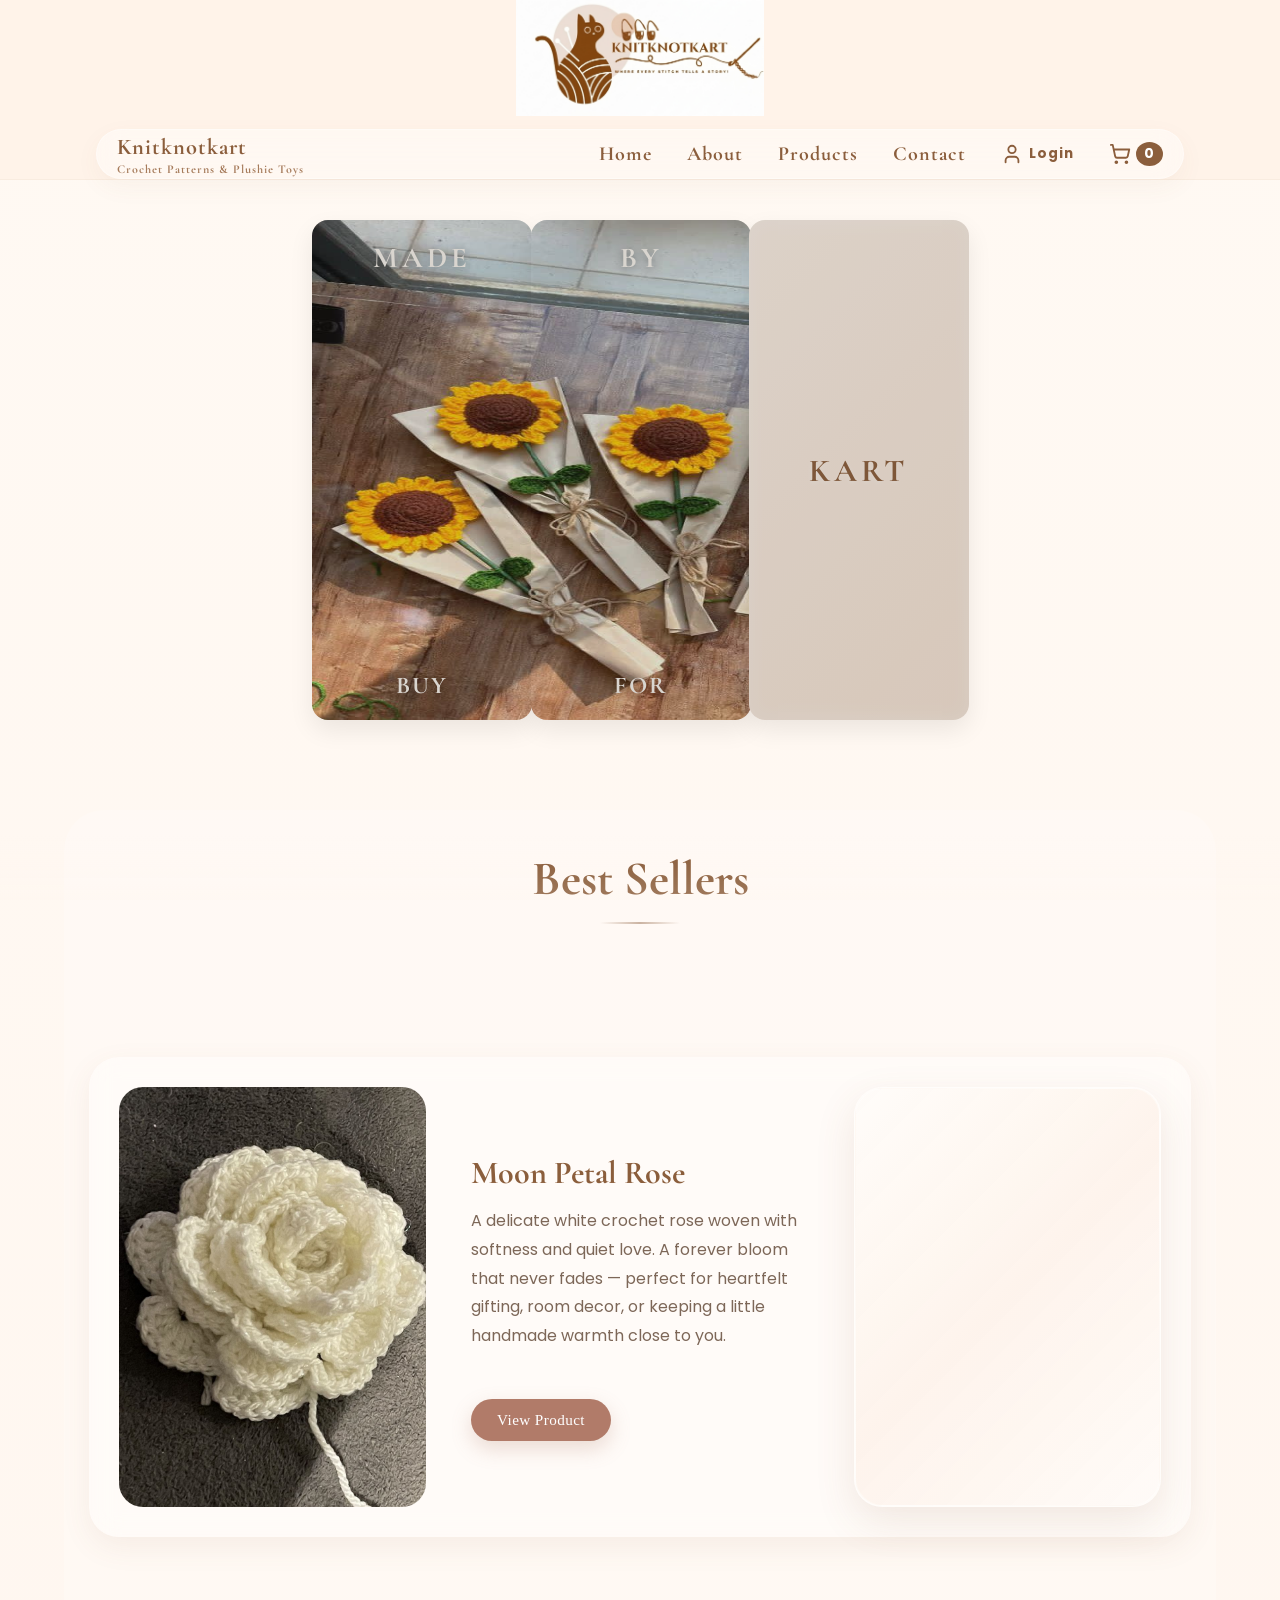
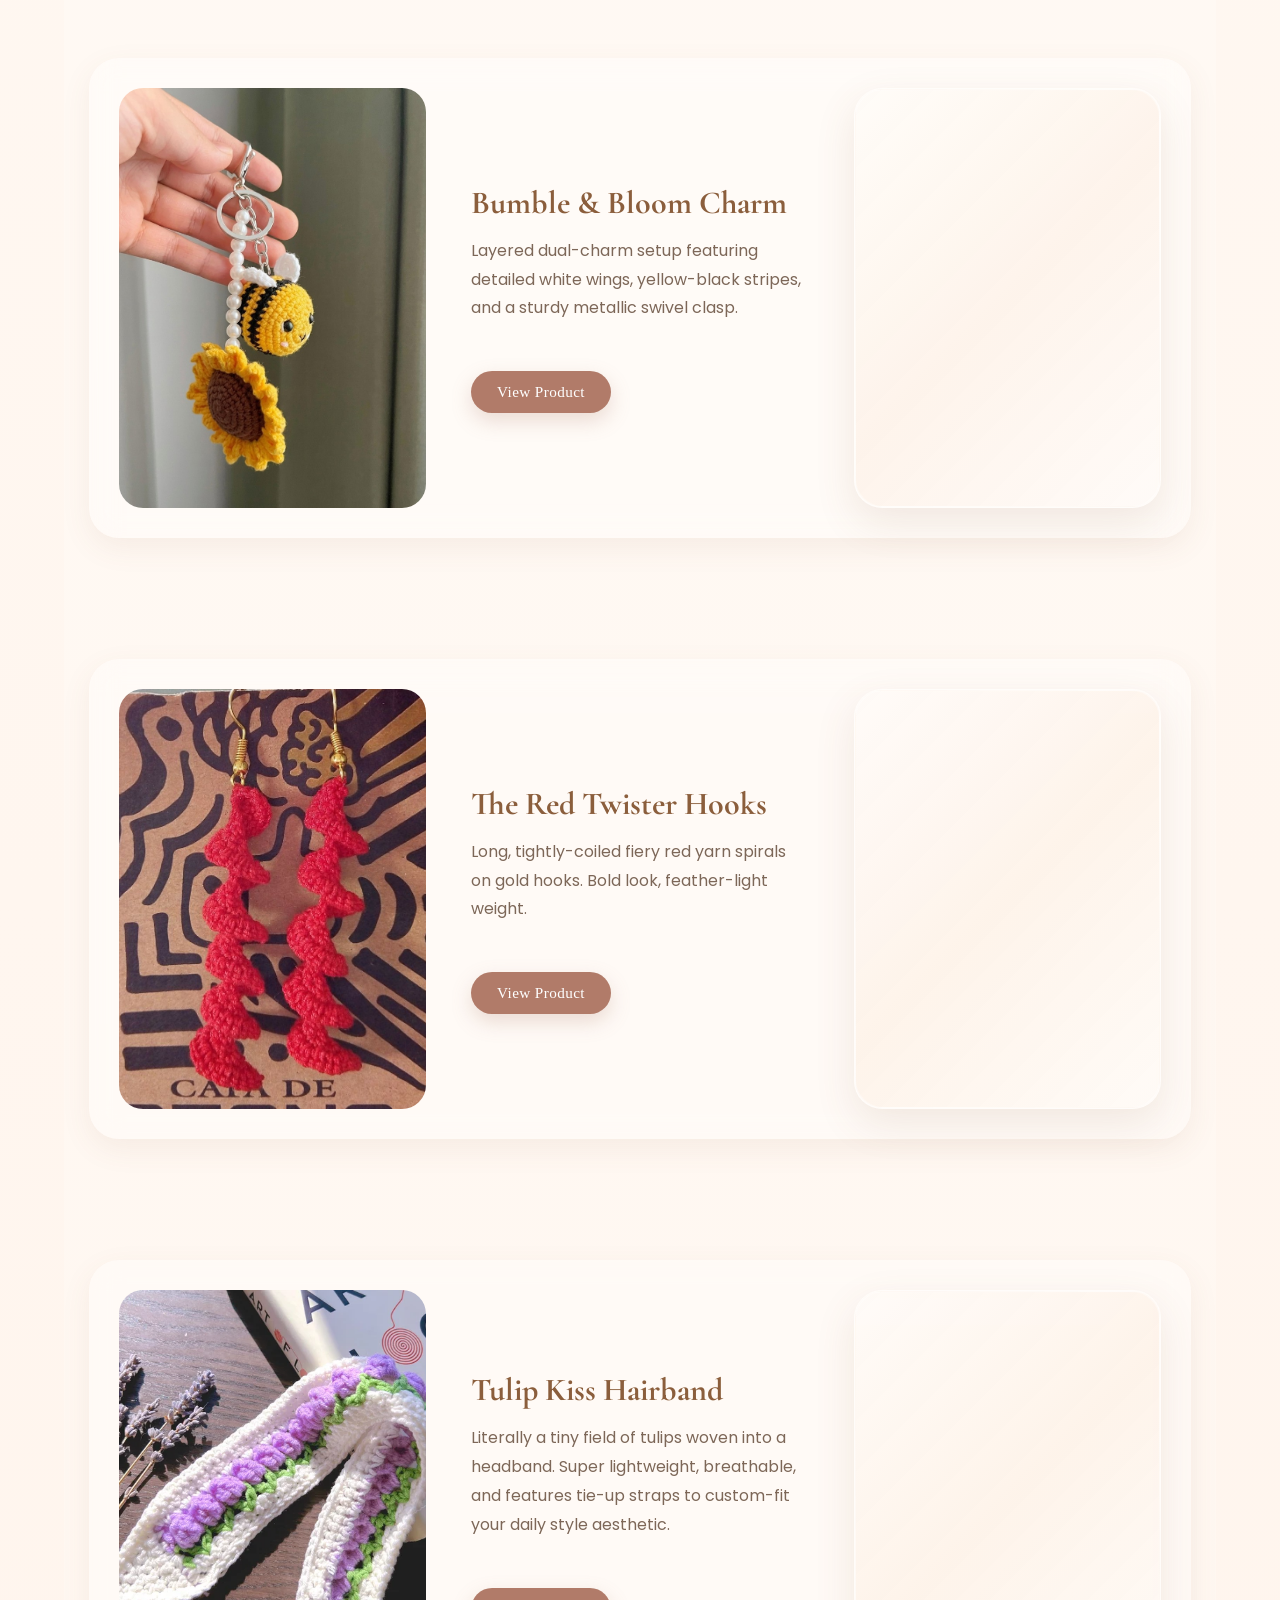
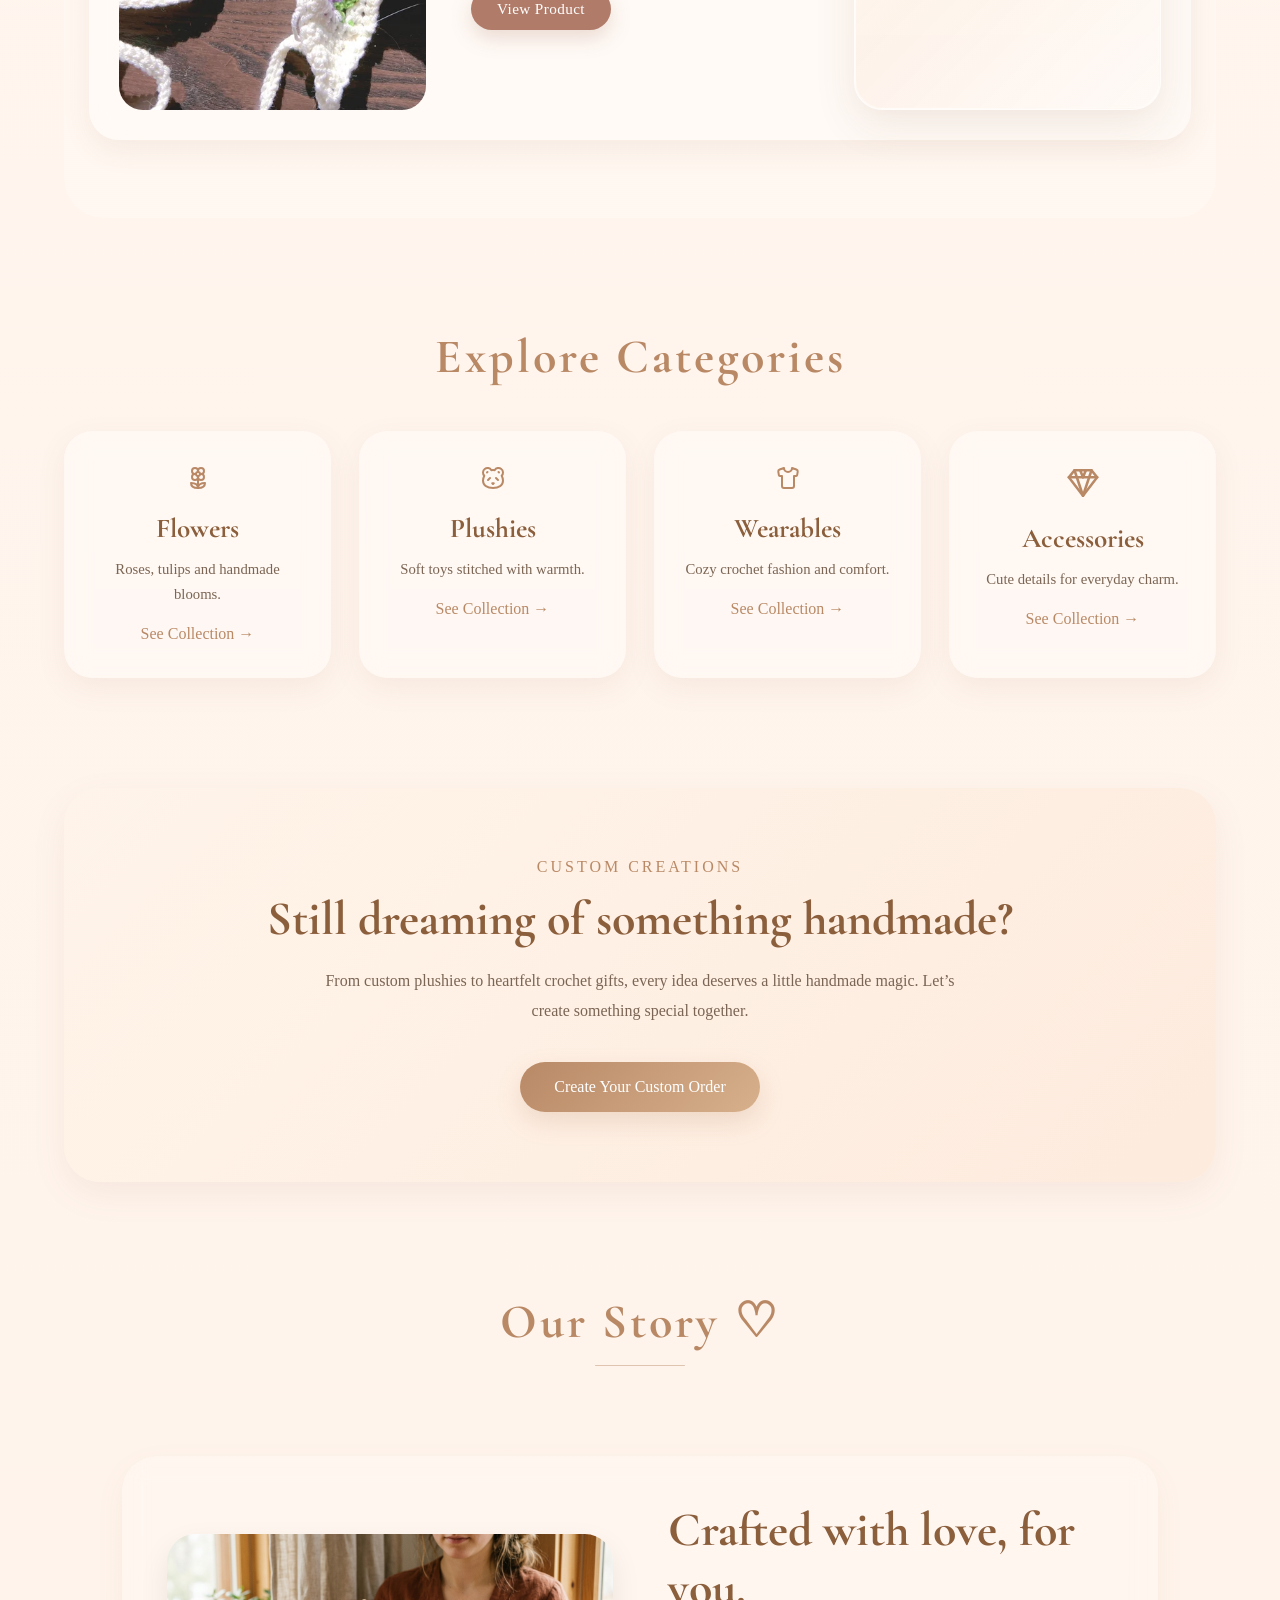
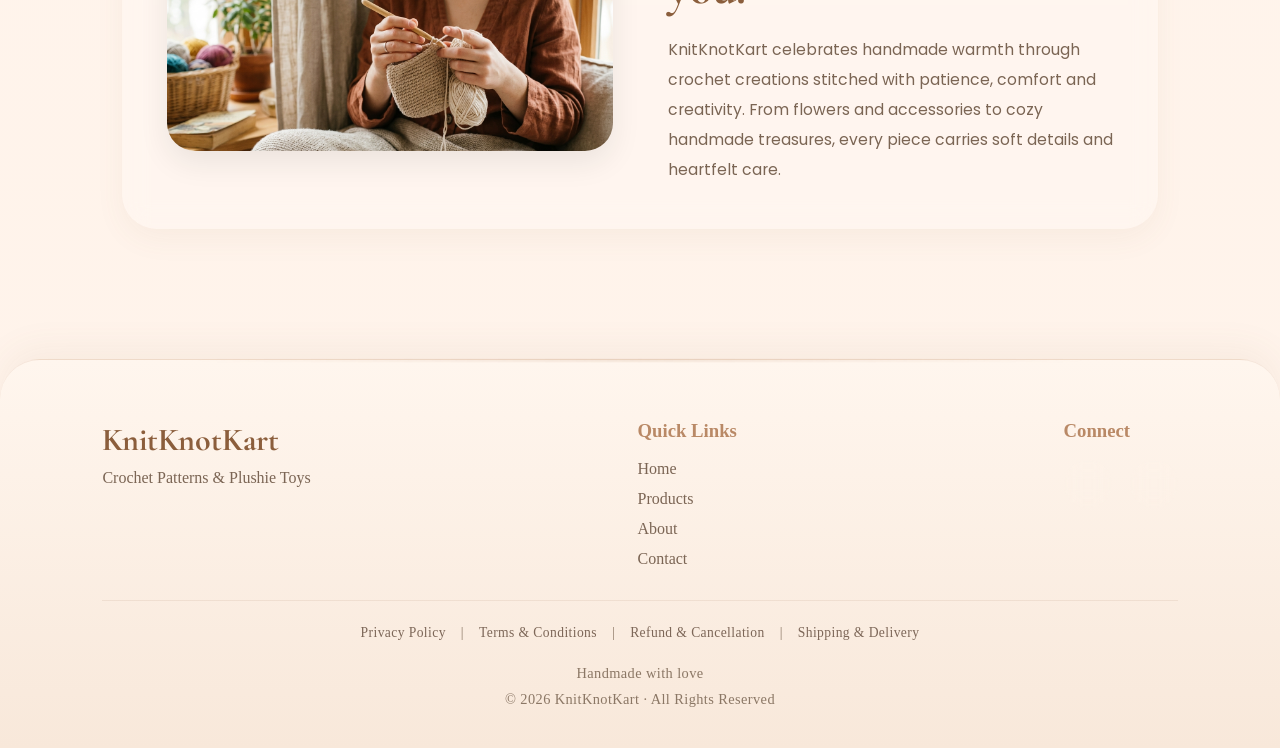
==== commit 0f23c353: "Update print statement from 'Hello' to 'Goodbye'" ====
--- a/index.html
+++ b/index.html
@@ -4,6 +4,7 @@
 <head>
     <meta charset="UTF-8">
     <meta name="viewport" content="width=device-width, initial-scale=1.0">
+    <meta name="google-site-verification" content="NxFh2tuU4WiqFSQbokw18UaQNgzDFF6wbKKMDJ5uGM8" />
     <title>Knit knot kart | Crochet Patterns | Plushie Toys</title>
     <link rel="icon" href="fav_icon.png">
     <link rel="stylesheet" href="style.css">
@@ -612,4 +613,4 @@
     <script src="product.js"></script>
 </body>
 
-</html>+</html>
